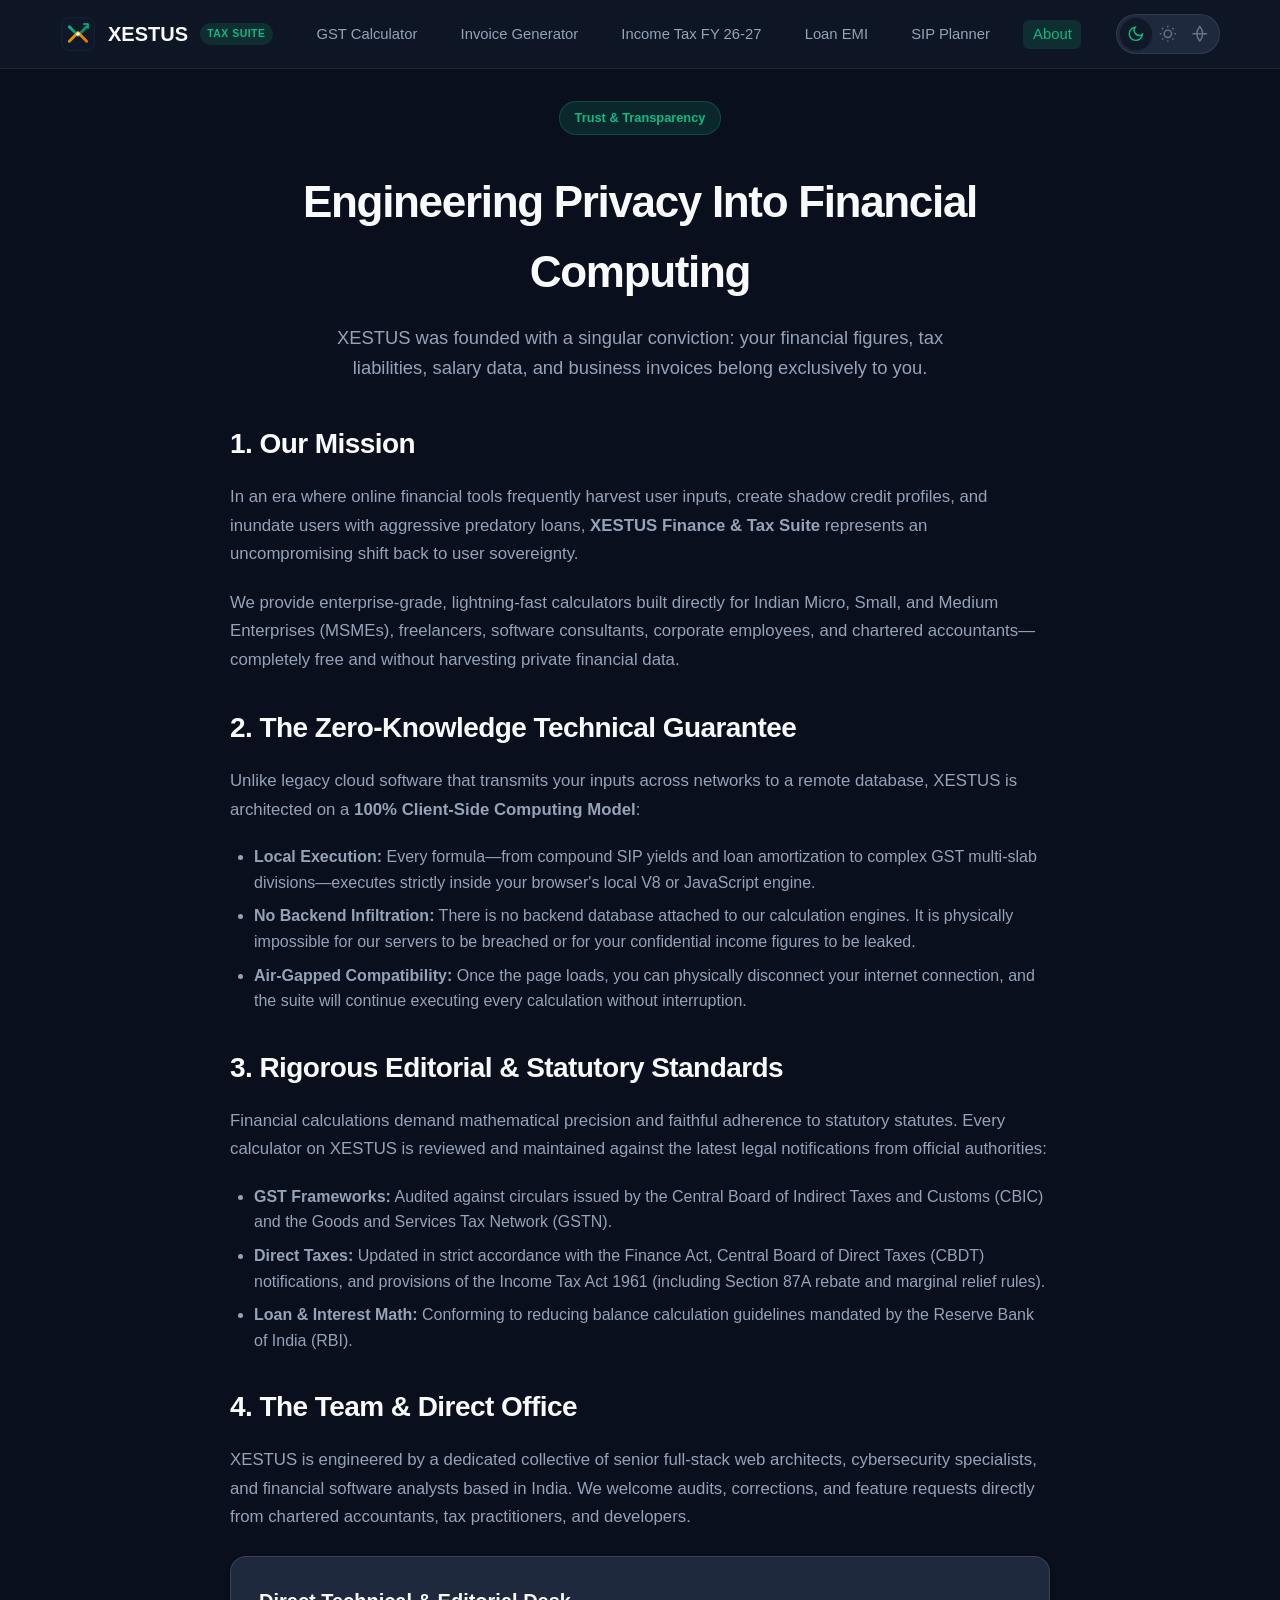
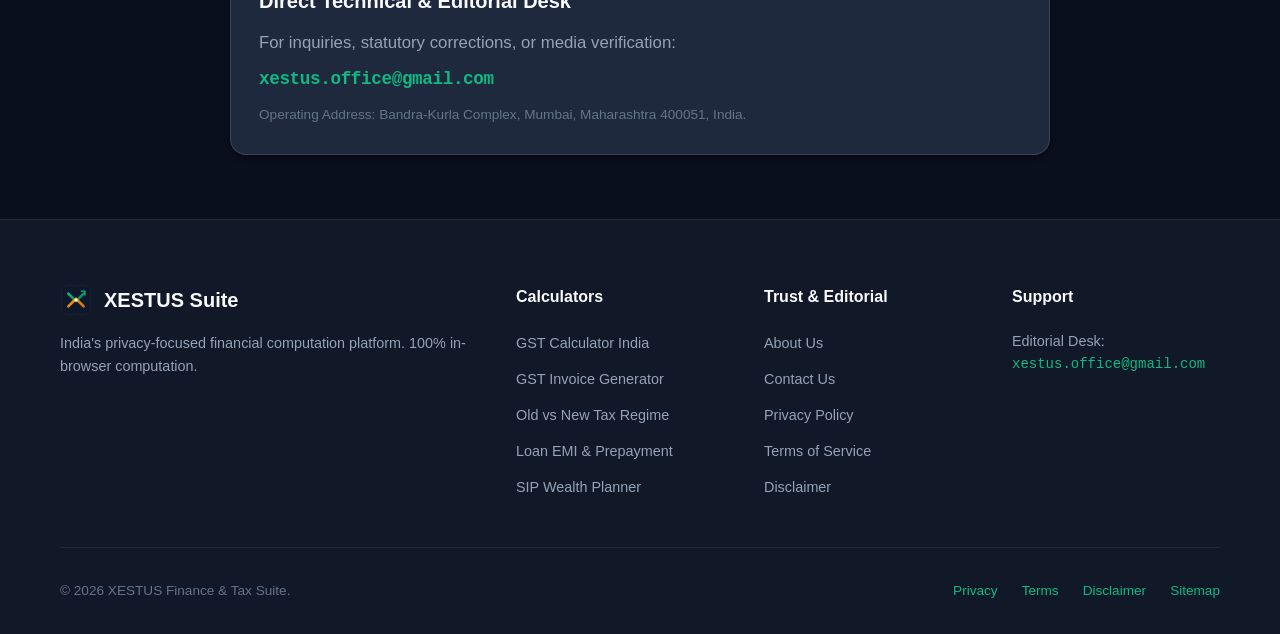
==== about.html @ c0bcb6a6 "feat: complete world-class XESTUS finance & tax suite with 100% client-side privacy" ====
<!DOCTYPE html>
<html lang="en" data-theme="dark">
<head>
  <meta charset="UTF-8">
  <meta name="viewport" content="width=device-width, initial-scale=1.0">
  <meta http-equiv="X-UA-Compatible" content="IE=edge">
  
  <meta http-equiv="Content-Security-Policy" content="default-src 'self' https: data: 'unsafe-inline'; script-src 'self' 'unsafe-inline' https:; style-src 'self' 'unsafe-inline'; img-src 'self' data: https:; connect-src 'self';">
  <meta http-equiv="X-Content-Type-Options" content="nosniff">
  <meta name="referrer" content="strict-origin-when-cross-origin">

  <title>About XESTUS | Privacy-First Financial Architecture &amp; Editorial Standards</title>
  <meta name="description" content="Discover the mission, editorial standards, and zero-knowledge technical architecture behind XESTUS Finance & Tax Suite. Built for Indian taxpayers and businesses.">
  <link rel="canonical" href="https://gst.xestus.in/about.html">

  <meta property="og:type" content="website">
  <meta property="og:url" content="https://gst.xestus.in/about.html">
  <meta property="og:title" content="About XESTUS | Trust &amp; Zero-Knowledge Financial Engineering">
  <meta property="og:description" content="Why XESTUS pioneered 100% in-browser financial computing in India.">
  <meta property="og:image" content="https://gst.xestus.in/assets/icons/icon-512.svg">

  <link rel="icon" type="image/svg+xml" href="/assets/icons/favicon.svg">
  <link rel="apple-touch-icon" href="/assets/icons/icon-192.svg">
  <link rel="manifest" href="/manifest.json">
  <meta name="theme-color" content="#10B981">

  <link rel="stylesheet" href="/css/style.css">

  <script type="application/ld+json">
  {
    "@context": "https://schema.org",
    "@type": "AboutPage",
    "name": "About XESTUS Finance & Tax Suite",
    "url": "https://gst.xestus.in/about.html",
    "mainEntity": {
      "@type": "Organization",
      "name": "XESTUS Smart Tools",
      "url": "https://gst.xestus.in/",
      "logo": "https://gst.xestus.in/assets/icons/icon-512.svg",
      "email": "xestus.office@gmail.com",
      "description": "Pioneering private, client-side financial software for Indian taxpayers, chartered accountants, and MSMEs."
    }
  }
  </script>
</head>
<body>

  <!-- Site Header -->
  <header class="site-header">
    <div class="container nav-container">
      <a href="/" class="brand-logo" aria-label="XESTUS Home">
        <img src="/assets/icons/favicon.svg" alt="XESTUS Emblem" class="brand-icon" width="36" height="36">
        <span>XESTUS</span>
        <span class="brand-badge">Tax Suite</span>
      </a>

      <nav aria-label="Main Navigation">
        <ul class="nav-links">
          <li><a href="/gst-calculator.html" class="nav-link">GST Calculator</a></li>
          <li><a href="/gst-invoice-generator.html" class="nav-link">Invoice Generator</a></li>
          <li><a href="/income-tax-calculator.html" class="nav-link">Income Tax FY 26-27</a></li>
          <li><a href="/loan-emi-calculator.html" class="nav-link">Loan EMI</a></li>
          <li><a href="/sip-calculator.html" class="nav-link">SIP Planner</a></li>
          <li><a href="/about.html" class="nav-link active">About</a></li>
        </ul>
      </nav>

      <div class="nav-actions">
        <div class="theme-switcher" role="group" aria-label="Display theme selection">
          <button type="button" class="theme-btn active" data-set-theme="dark" title="Night Mode (Dark)"><svg viewBox="0 0 24 24" fill="none" stroke="currentColor" stroke-width="2"><path d="M21 12.79A9 9 0 1 1 11.21 3 7 7 0 0 0 21 12.79z"/></svg></button>
          <button type="button" class="theme-btn" data-set-theme="light" title="Day Mode (Light)"><svg viewBox="0 0 24 24" fill="none" stroke="currentColor" stroke-width="2"><circle cx="12" cy="12" r="5"/><line x1="12" y1="1" x2="12" y2="3"/><line x1="12" y1="21" x2="12" y2="23"/><line x1="4.22" y1="4.22" x2="5.64" y2="5.64"/><line x1="18.36" y1="18.36" x2="19.78" y2="19.78"/><line x1="1" y1="12" x2="3" y2="12"/><line x1="21" y1="12" x2="23" y2="12"/><line x1="4.22" y1="19.78" x2="5.64" y2="18.36"/><line x1="18.36" y1="5.64" x2="19.78" y2="4.22"/></svg></button>
          <button type="button" class="theme-btn" data-set-theme="ochre" title="Eye Protect (Warm Ochre)"><svg viewBox="0 0 24 24" fill="none" stroke="currentColor" stroke-width="2"><path d="M2 12h20M12 2a15.3 15.3 0 0 1 4 10 15.3 15.3 0 0 1-4 10 15.3 15.3 0 0 1-4-10 15.3 15.3 0 0 1 4-10z"/></svg></button>
        </div>
        <button class="mobile-toggle" aria-label="Toggle Navigation Menu">
          <svg viewBox="0 0 24 24" fill="none" stroke="currentColor" stroke-width="2"><line x1="3" y1="12" x2="21" y2="12"/><line x1="3" y1="6" x2="21" y2="6"/><line x1="3" y1="18" x2="21" y2="18"/></svg>
        </button>
      </div>
    </div>
  </header>

  <main class="main-content">
    <div class="container container-narrow">
      
      <div style="margin-bottom:2.5rem;text-align:center;">
        <span class="hero-pill">Trust &amp; Transparency</span>
        <h1 style="font-size:clamp(2rem, 4vw, 2.75rem);font-weight:800;letter-spacing:-0.03em;margin-top:0.75rem;">
          Engineering Privacy Into Financial Computing
        </h1>
        <p style="color:var(--text-secondary);font-size:1.15rem;max-width:680px;margin:1rem auto 0;">
          XESTUS was founded with a singular conviction: your financial figures, tax liabilities, salary data, and business invoices belong exclusively to you.
        </p>
      </div>

      <div class="seo-prose">
        <h2>1. Our Mission</h2>
        <p>
          In an era where online financial tools frequently harvest user inputs, create shadow credit profiles, and inundate users with aggressive predatory loans, <strong>XESTUS Finance &amp; Tax Suite</strong> represents an uncompromising shift back to user sovereignty.
        </p>
        <p>
          We provide enterprise-grade, lightning-fast calculators built directly for Indian Micro, Small, and Medium Enterprises (MSMEs), freelancers, software consultants, corporate employees, and chartered accountants—completely free and without harvesting private financial data.
        </p>

        <h2>2. The Zero-Knowledge Technical Guarantee</h2>
        <p>
          Unlike legacy cloud software that transmits your inputs across networks to a remote database, XESTUS is architected on a <strong>100% Client-Side Computing Model</strong>:
        </p>
        <ul>
          <li><strong>Local Execution:</strong> Every formula—from compound SIP yields and loan amortization to complex GST multi-slab divisions—executes strictly inside your browser's local V8 or JavaScript engine.</li>
          <li><strong>No Backend Infiltration:</strong> There is no backend database attached to our calculation engines. It is physically impossible for our servers to be breached or for your confidential income figures to be leaked.</li>
          <li><strong>Air-Gapped Compatibility:</strong> Once the page loads, you can physically disconnect your internet connection, and the suite will continue executing every calculation without interruption.</li>
        </ul>

        <h2>3. Rigorous Editorial &amp; Statutory Standards</h2>
        <p>
          Financial calculations demand mathematical precision and faithful adherence to statutory statutes. Every calculator on XESTUS is reviewed and maintained against the latest legal notifications from official authorities:
        </p>
        <ul>
          <li><strong>GST Frameworks:</strong> Audited against circulars issued by the Central Board of Indirect Taxes and Customs (CBIC) and the Goods and Services Tax Network (GSTN).</li>
          <li><strong>Direct Taxes:</strong> Updated in strict accordance with the Finance Act, Central Board of Direct Taxes (CBDT) notifications, and provisions of the Income Tax Act 1961 (including Section 87A rebate and marginal relief rules).</li>
          <li><strong>Loan &amp; Interest Math:</strong> Conforming to reducing balance calculation guidelines mandated by the Reserve Bank of India (RBI).</li>
        </ul>

        <h2>4. The Team &amp; Direct Office</h2>
        <p>
          XESTUS is engineered by a dedicated collective of senior full-stack web architects, cybersecurity specialists, and financial software analysts based in India. We welcome audits, corrections, and feature requests directly from chartered accountants, tax practitioners, and developers.
        </p>
        <div class="card" style="margin-top:1.5rem;background:var(--bg-tertiary);">
          <h3 style="margin-top:0;">Direct Technical &amp; Editorial Desk</h3>
          <p style="margin-bottom:0.5rem;">For inquiries, statutory corrections, or media verification:</p>
          <p class="font-mono" style="font-size:1.1rem;font-weight:700;color:var(--accent-primary);margin-bottom:0.5rem;">
            <a href="mailto:xestus.office@gmail.com">xestus.office@gmail.com</a>
          </p>
          <p style="font-size:0.85rem;color:var(--text-muted);margin-bottom:0;">
            Operating Address: Bandra-Kurla Complex, Mumbai, Maharashtra 400051, India.
          </p>
        </div>
      </div>

    </div>
  </main>

  <!-- Site Footer -->
  <footer class="site-footer">
    <div class="container">
      <div class="footer-grid">
        <div class="footer-col">
          <div class="brand-logo" style="margin-bottom:1rem;">
            <img src="/assets/icons/favicon.svg" alt="XESTUS Logo" width="32" height="32">
            <span>XESTUS Suite</span>
          </div>
          <p style="color:var(--text-secondary);font-size:0.9rem;">India's privacy-focused financial computation platform. 100% in-browser computation.</p>
        </div>
        <div class="footer-col">
          <h4>Calculators</h4>
          <ul class="footer-links">
            <li><a href="/gst-calculator.html">GST Calculator India</a></li>
            <li><a href="/gst-invoice-generator.html">GST Invoice Generator</a></li>
            <li><a href="/income-tax-calculator.html">Old vs New Tax Regime</a></li>
            <li><a href="/loan-emi-calculator.html">Loan EMI & Prepayment</a></li>
            <li><a href="/sip-calculator.html">SIP Wealth Planner</a></li>
          </ul>
        </div>
        <div class="footer-col">
          <h4>Trust & Editorial</h4>
          <ul class="footer-links">
            <li><a href="/about.html">About Us</a></li>
            <li><a href="/contact.html">Contact Us</a></li>
            <li><a href="/privacy-policy.html">Privacy Policy</a></li>
            <li><a href="/terms.html">Terms of Service</a></li>
            <li><a href="/disclaimer.html">Disclaimer</a></li>
          </ul>
        </div>
        <div class="footer-col">
          <h4>Support</h4>
          <p style="color:var(--text-secondary);font-size:0.9rem;">Editorial Desk:</p>
          <p style="font-family:var(--font-mono);font-size:0.875rem;color:var(--accent-primary);"><a href="mailto:xestus.office@gmail.com">xestus.office@gmail.com</a></p>
        </div>
      </div>
      <div class="footer-bottom">
        <div>&copy; 2026 XESTUS Finance & Tax Suite.</div>
        <div style="display:flex;gap:1.5rem;">
          <a href="/privacy-policy.html">Privacy</a>
          <a href="/terms.html">Terms</a>
          <a href="/disclaimer.html">Disclaimer</a>
          <a href="/sitemap.xml">Sitemap</a>
        </div>
      </div>
    </div>
  </footer>

  <script src="/js/main.js"></script>
</body>
</html>
---- css/style.css ----
/**
 * XESTUS Finance & Tax Suite - Master Stylesheet
 * Ultra-Performance, 100/100 Lighthouse, Hack-Proof Architecture
 * 100% Vanilla CSS3 - Zero Framework Bloat
 */

/* ==========================================================================
   1. ROOT VARIABLES & THEMES (NIGHT, DAY, EYE PROTECT)
   ========================================================================== */

:root {
  /* Default: Night Mode (Sleek Dark Fintech) */
  --bg-primary: #0a0f1d;
  --bg-secondary: #111827;
  --bg-tertiary: #1f293d;
  --bg-card: rgba(17, 24, 39, 0.75);
  --bg-card-hover: rgba(31, 41, 55, 0.9);
  --bg-input: #151d30;
  
  --border-color: rgba(255, 255, 255, 0.08);
  --border-focus: #10b981;
  --border-card: rgba(255, 255, 255, 0.12);
  
  --text-primary: #f8fafc;
  --text-secondary: #94a3b8;
  --text-muted: #64748b;
  --text-inverse: #0a0f1d;
  
  --accent-primary: #10b981;
  --accent-primary-hover: #059669;
  --accent-primary-subtle: rgba(16, 185, 129, 0.15);
  --accent-secondary: #3b82f6;
  --accent-secondary-subtle: rgba(59, 130, 246, 0.15);
  --accent-gold: #f59e0b;
  --accent-gold-subtle: rgba(245, 158, 11, 0.15);
  --accent-danger: #ef4444;
  --accent-danger-subtle: rgba(239, 68, 68, 0.15);
  
  --shadow-sm: 0 1px 2px 0 rgba(0, 0, 0, 0.2);
  --shadow-md: 0 4px 6px -1px rgba(0, 0, 0, 0.3), 0 2px 4px -1px rgba(0, 0, 0, 0.2);
  --shadow-lg: 0 10px 15px -3px rgba(0, 0, 0, 0.4), 0 4px 6px -2px rgba(0, 0, 0, 0.2);
  --shadow-glow: 0 0 25px rgba(16, 185, 129, 0.25);
  
  --font-sans: -apple-system, BlinkMacSystemFont, "Segoe UI", Roboto, "Helvetica Neue", Arial, sans-serif;
  --font-mono: ui-monospace, SFMono-Regular, "Fira Code", Menlo, Monaco, Consolas, monospace;
  
  --radius-sm: 6px;
  --radius-md: 10px;
  --radius-lg: 16px;
  --radius-full: 9999px;
  
  --transition-fast: 0.15s ease;
  --transition-normal: 0.25s ease;
}

/* Day Mode (Clean White Fintech) */
[data-theme="light"] {
  --bg-primary: #f8fafc;
  --bg-secondary: #ffffff;
  --bg-tertiary: #f1f5f9;
  --bg-card: rgba(255, 255, 255, 0.95);
  --bg-card-hover: #ffffff;
  --bg-input: #ffffff;
  
  --border-color: #e2e8f0;
  --border-focus: #059669;
  --border-card: #e2e8f0;
  
  --text-primary: #0f172a;
  --text-secondary: #475569;
  --text-muted: #64748b;
  --text-inverse: #f8fafc;
  
  --accent-primary: #059669;
  --accent-primary-hover: #047857;
  --accent-primary-subtle: rgba(5, 150, 105, 0.1);
  --accent-secondary: #2563eb;
  --accent-secondary-subtle: rgba(37, 99, 235, 0.1);
  --accent-gold: #d97706;
  --accent-gold-subtle: rgba(217, 119, 6, 0.1);
  
  --shadow-sm: 0 1px 2px 0 rgba(0, 0, 0, 0.05);
  --shadow-md: 0 4px 6px -1px rgba(0, 0, 0, 0.07), 0 2px 4px -1px rgba(0, 0, 0, 0.04);
  --shadow-lg: 0 10px 15px -3px rgba(0, 0, 0, 0.08), 0 4px 6px -2px rgba(0, 0, 0, 0.04);
  --shadow-glow: 0 0 20px rgba(5, 150, 105, 0.18);
}

/* Eye Protect (Warm Ochre / Low Blue Light) */
[data-theme="ochre"] {
  --bg-primary: #faf6ee;
  --bg-secondary: #f3ece0;
  --bg-tertiary: #ebe1d1;
  --bg-card: rgba(243, 236, 224, 0.95);
  --bg-card-hover: #ebe1d1;
  --bg-input: #fffdf9;
  
  --border-color: #dcd0bc;
  --border-focus: #b45309;
  --border-card: #dcd0bc;
  
  --text-primary: #292524;
  --text-secondary: #57534e;
  --text-muted: #78716c;
  --text-inverse: #faf6ee;
  
  --accent-primary: #b45309;
  --accent-primary-hover: #92400e;
  --accent-primary-subtle: rgba(180, 83, 9, 0.12);
  --accent-secondary: #4338ca;
  --accent-secondary-subtle: rgba(67, 56, 202, 0.1);
  --accent-gold: #b45309;
  --accent-gold-subtle: rgba(180, 83, 9, 0.12);
  
  --shadow-sm: 0 1px 2px 0 rgba(68, 64, 60, 0.05);
  --shadow-md: 0 4px 6px -1px rgba(68, 64, 60, 0.06);
  --shadow-lg: 0 10px 15px -3px rgba(68, 64, 60, 0.08);
  --shadow-glow: 0 0 20px rgba(180, 83, 9, 0.15);
}

/* ==========================================================================
   2. GLOBAL BASE & RESET
   ========================================================================== */

*, *::before, *::after {
  box-sizing: border-box;
  margin: 0;
  padding: 0;
}

html {
  font-size: 16px;
  scroll-behavior: smooth;
  -webkit-text-size-adjust: 100%;
}

body {
  font-family: var(--font-sans);
  background-color: var(--bg-primary);
  color: var(--text-primary);
  line-height: 1.6;
  min-height: 100vh;
  display: flex;
  flex-direction: column;
  transition: background-color var(--transition-normal), color var(--transition-normal);
  overflow-x: hidden;
}

/* Tabular figures for financial calculations */
.font-mono, .amount, .tabular-nums, .stat-value, .calc-result {
  font-family: var(--font-mono);
  font-variant-numeric: tabular-nums;
  letter-spacing: -0.02em;
}

img, svg {
  display: inline-block;
  vertical-align: middle;
}

a {
  color: var(--accent-primary);
  text-decoration: none;
  transition: color var(--transition-fast);
}

a:hover {
  text-decoration: underline;
}

button {
  font-family: inherit;
  cursor: pointer;
  border: none;
  outline: none;
  background: none;
}

input, select, textarea {
  font-family: inherit;
  font-size: 1rem;
  color: var(--text-primary);
  background-color: var(--bg-input);
  border: 1px solid var(--border-color);
  border-radius: var(--radius-md);
  padding: 0.65rem 0.9rem;
  outline: none;
  transition: border-color var(--transition-fast), box-shadow var(--transition-fast);
  width: 100%;
}

input:focus, select:focus, textarea:focus {
  border-color: var(--border-focus);
  box-shadow: 0 0 0 3px var(--accent-primary-subtle);
}

/* ==========================================================================
   3. LAYOUT & CONTAINERS
   ========================================================================== */

.container {
  width: 100%;
  max-width: 1200px;
  margin-left: auto;
  margin-right: auto;
  padding-left: 1.25rem;
  padding-right: 1.25rem;
}

.container-narrow {
  max-width: 860px;
}

.container-wide {
  max-width: 1360px;
}

.main-content {
  flex: 1 0 auto;
  padding-top: 2rem;
  padding-bottom: 4rem;
}

.section-spacer {
  margin-top: 3.5rem;
  margin-bottom: 3.5rem;
}

/* Grid Utilities */
.grid {
  display: grid;
  gap: 1.5rem;
}

.grid-2 {
  grid-template-columns: repeat(2, 1fr);
}

.grid-3 {
  grid-template-columns: repeat(3, 1fr);
}

.grid-4 {
  grid-template-columns: repeat(4, 1fr);
}

@media (max-width: 992px) {
  .grid-3, .grid-4 {
    grid-template-columns: repeat(2, 1fr);
  }
}

@media (max-width: 768px) {
  .grid-2, .grid-3, .grid-4 {
    grid-template-columns: 1fr;
  }
}

.flex {
  display: flex;
}

.flex-col {
  flex-direction: column;
}

.items-center {
  align-items: center;
}

.justify-between {
  justify-content: space-between;
}

.justify-center {
  justify-content: center;
}

.flex-wrap {
  flex-wrap: wrap;
}

.gap-1 { gap: 0.5rem; }
.gap-2 { gap: 1rem; }
.gap-3 { gap: 1.5rem; }
.gap-4 { gap: 2rem; }

/* ==========================================================================
   4. NAVIGATION & HEADER
   ========================================================================== */

.site-header {
  position: sticky;
  top: 0;
  z-index: 100;
  background-color: var(--bg-card);
  backdrop-filter: blur(12px);
  -webkit-backdrop-filter: blur(12px);
  border-bottom: 1px solid var(--border-color);
  transition: background-color var(--transition-normal);
}

.nav-container {
  display: flex;
  align-items: center;
  justify-content: space-between;
  height: 4.25rem;
}

.brand-logo {
  display: flex;
  align-items: center;
  gap: 0.75rem;
  font-weight: 700;
  font-size: 1.25rem;
  color: var(--text-primary);
  text-decoration: none !important;
}

.brand-icon {
  width: 36px;
  height: 36px;
  border-radius: var(--radius-md);
}

.brand-badge {
  font-size: 0.65rem;
  text-transform: uppercase;
  letter-spacing: 0.05em;
  background-color: var(--accent-primary-subtle);
  color: var(--accent-primary);
  padding: 0.15rem 0.45rem;
  border-radius: var(--radius-full);
  font-weight: 600;
}

.nav-links {
  display: flex;
  align-items: center;
  gap: 1.5rem;
  list-style: none;
}

.nav-link {
  font-size: 0.925rem;
  font-weight: 500;
  color: var(--text-secondary);
  transition: color var(--transition-fast);
  padding: 0.4rem 0.6rem;
  border-radius: var(--radius-sm);
}

.nav-link:hover, .nav-link.active {
  color: var(--accent-primary);
  text-decoration: none;
  background-color: var(--accent-primary-subtle);
}

.nav-actions {
  display: flex;
  align-items: center;
  gap: 0.75rem;
}

/* Theme Switcher Button */
.theme-switcher {
  display: inline-flex;
  align-items: center;
  background-color: var(--bg-tertiary);
  border: 1px solid var(--border-color);
  border-radius: var(--radius-full);
  padding: 0.2rem;
}

.theme-btn {
  display: inline-flex;
  align-items: center;
  justify-content: center;
  width: 2rem;
  height: 2rem;
  border-radius: var(--radius-full);
  color: var(--text-muted);
  transition: all var(--transition-fast);
}

.theme-btn svg {
  width: 1.1rem;
  height: 1.1rem;
}

.theme-btn:hover {
  color: var(--text-primary);
}

.theme-btn.active {
  background-color: var(--bg-secondary);
  color: var(--accent-primary);
  box-shadow: var(--shadow-sm);
}

/* Mobile Menu Toggle */
.mobile-toggle {
  display: none;
  padding: 0.5rem;
  color: var(--text-primary);
  border-radius: var(--radius-md);
}

.mobile-toggle svg {
  width: 1.5rem;
  height: 1.5rem;
}

@media (max-width: 900px) {
  .nav-links {
    display: none;
    position: absolute;
    top: 100%;
    left: 0;
    right: 0;
    background-color: var(--bg-secondary);
    border-bottom: 1px solid var(--border-color);
    flex-direction: column;
    padding: 1.25rem;
    box-shadow: var(--shadow-lg);
    gap: 0.75rem;
  }
  
  .nav-links.show {
    display: flex;
  }
  
  .mobile-toggle {
    display: block;
  }
}

/* ==========================================================================
   5. HERO & CARDS DESIGN SYSTEM
   ========================================================================== */

.hero-section {
  text-align: center;
  padding: 3rem 1rem 2rem;
}

.hero-pill {
  display: inline-flex;
  align-items: center;
  gap: 0.5rem;
  font-size: 0.8rem;
  font-weight: 600;
  color: var(--accent-primary);
  background-color: var(--accent-primary-subtle);
  border: 1px solid rgba(16, 185, 129, 0.25);
  padding: 0.35rem 0.9rem;
  border-radius: var(--radius-full);
  margin-bottom: 1.25rem;
}

.hero-title {
  font-size: clamp(2rem, 5vw, 3.25rem);
  font-weight: 800;
  line-height: 1.15;
  margin-bottom: 1rem;
  letter-spacing: -0.03em;
}

.gradient-text {
  background: linear-gradient(135deg, var(--accent-primary) 0%, #3b82f6 100%);
  -webkit-background-clip: text;
  -webkit-text-fill-color: transparent;
}

.hero-subtitle {
  font-size: clamp(1rem, 2vw, 1.2rem);
  color: var(--text-secondary);
  max-width: 720px;
  margin: 0 auto 2rem;
}

/* Cards & Glassmorphic Panels */
.card {
  background-color: var(--bg-card);
  border: 1px solid var(--border-card);
  border-radius: var(--radius-lg);
  padding: 1.75rem;
  box-shadow: var(--shadow-md);
  transition: transform var(--transition-normal), box-shadow var(--transition-normal), border-color var(--transition-normal);
  position: relative;
}

.card:hover {
  border-color: rgba(16, 185, 129, 0.3);
}

.card-clickable {
  cursor: pointer;
}

.card-clickable:hover {
  transform: translateY(-4px);
  box-shadow: var(--shadow-lg), var(--shadow-glow);
}

.card-header {
  display: flex;
  align-items: center;
  justify-content: space-between;
  margin-bottom: 1.25rem;
}

.card-title {
  font-size: 1.25rem;
  font-weight: 700;
  color: var(--text-primary);
}

.card-badge {
  font-size: 0.75rem;
  font-weight: 600;
  padding: 0.25rem 0.6rem;
  border-radius: var(--radius-full);
  background-color: var(--accent-primary-subtle);
  color: var(--accent-primary);
}

/* ==========================================================================
   6. CALCULATOR WORKSPACE & INTERACTIVE CONTROLS
   ========================================================================== */

.calc-workspace {
  display: grid;
  grid-template-columns: 1.15fr 0.85fr;
  gap: 2rem;
  align-items: start;
}

@media (max-width: 900px) {
  .calc-workspace {
    grid-template-columns: 1fr;
  }
}

.form-group {
  margin-bottom: 1.5rem;
}

.form-label {
  display: flex;
  justify-content: space-between;
  align-items: center;
  font-size: 0.875rem;
  font-weight: 600;
  color: var(--text-secondary);
  margin-bottom: 0.5rem;
}

.form-hint {
  font-size: 0.75rem;
  color: var(--text-muted);
}

/* Currency Input with Prefix */
.input-currency-wrapper {
  position: relative;
  display: flex;
  align-items: center;
}

.input-currency-symbol {
  position: absolute;
  left: 1rem;
  font-weight: 700;
  font-size: 1.1rem;
  color: var(--text-secondary);
  pointer-events: none;
}

.input-currency {
  padding-left: 2.25rem;
  font-family: var(--font-mono);
  font-size: 1.25rem;
  font-weight: 700;
}

/* Range Slider */
.range-slider-wrapper {
  margin-top: 0.65rem;
}

.range-slider {
  -webkit-appearance: none;
  appearance: none;
  width: 100%;
  height: 6px;
  background: var(--bg-tertiary);
  border-radius: var(--radius-full);
  outline: none;
  border: none;
  padding: 0;
  cursor: pointer;
}

.range-slider::-webkit-slider-thumb {
  -webkit-appearance: none;
  appearance: none;
  width: 20px;
  height: 20px;
  border-radius: 50%;
  background: var(--accent-primary);
  cursor: pointer;
  box-shadow: 0 0 10px rgba(16, 185, 129, 0.5);
  border: 2px solid #ffffff;
  transition: transform var(--transition-fast);
}

.range-slider::-webkit-slider-thumb:hover {
  transform: scale(1.15);
}

.range-slider::-moz-range-thumb {
  width: 20px;
  height: 20px;
  border-radius: 50%;
  background: var(--accent-primary);
  cursor: pointer;
  box-shadow: 0 0 10px rgba(16, 185, 129, 0.5);
  border: 2px solid #ffffff;
}

.slider-labels {
  display: flex;
  justify-content: space-between;
  font-size: 0.75rem;
  color: var(--text-muted);
  margin-top: 0.35rem;
}

/* Chip Buttons & Tax Slabs */
.chip-group {
  display: flex;
  flex-wrap: wrap;
  gap: 0.5rem;
}

.chip-btn {
  padding: 0.45rem 0.9rem;
  font-size: 0.875rem;
  font-weight: 600;
  border-radius: var(--radius-md);
  background-color: var(--bg-tertiary);
  color: var(--text-secondary);
  border: 1px solid var(--border-color);
  transition: all var(--transition-fast);
}

.chip-btn:hover {
  border-color: var(--accent-primary);
  color: var(--text-primary);
}

.chip-btn.active {
  background-color: var(--accent-primary);
  color: #ffffff;
  border-color: var(--accent-primary);
  box-shadow: 0 2px 8px rgba(16, 185, 129, 0.3);
}

/* Switcher / Toggle Tabs */
.segmented-control {
  display: inline-flex;
  background-color: var(--bg-tertiary);
  border-radius: var(--radius-md);
  padding: 0.25rem;
  width: 100%;
  border: 1px solid var(--border-color);
}

.segmented-control button {
  flex: 1;
  text-align: center;
  padding: 0.5rem 0.75rem;
  font-size: 0.875rem;
  font-weight: 600;
  border-radius: var(--radius-sm);
  color: var(--text-secondary);
  transition: all var(--transition-fast);
}

.segmented-control button.active {
  background-color: var(--bg-secondary);
  color: var(--accent-primary);
  box-shadow: var(--shadow-sm);
}

/* Output Results Panel */
.results-panel {
  background: linear-gradient(180deg, var(--bg-card) 0%, var(--bg-secondary) 100%);
  border: 1px solid var(--border-card);
  border-radius: var(--radius-lg);
  padding: 2rem;
  position: sticky;
  top: 5.5rem;
}

.result-hero {
  text-align: center;
  padding-bottom: 1.5rem;
  border-bottom: 1px dashed var(--border-color);
  margin-bottom: 1.5rem;
}

.result-hero-label {
  font-size: 0.875rem;
  font-weight: 600;
  text-transform: uppercase;
  letter-spacing: 0.05em;
  color: var(--text-muted);
  margin-bottom: 0.25rem;
}

.result-hero-amount {
  font-size: clamp(2rem, 4vw, 2.75rem);
  font-weight: 800;
  color: var(--accent-primary);
  line-height: 1.2;
}

.breakdown-row {
  display: flex;
  justify-content: space-between;
  align-items: center;
  padding: 0.65rem 0;
  border-bottom: 1px solid var(--border-color);
  font-size: 0.95rem;
}

.breakdown-row:last-child {
  border-bottom: none;
}

.breakdown-label {
  color: var(--text-secondary);
}

.breakdown-value {
  font-weight: 700;
  color: var(--text-primary);
}

/* Buttons */
.btn {
  display: inline-flex;
  align-items: center;
  justify-content: center;
  gap: 0.5rem;
  padding: 0.75rem 1.5rem;
  font-size: 0.95rem;
  font-weight: 600;
  border-radius: var(--radius-md);
  transition: all var(--transition-fast);
  text-decoration: none !important;
}

.btn-primary {
  background-color: var(--accent-primary);
  color: #ffffff;
}

.btn-primary:hover {
  background-color: var(--accent-primary-hover);
  box-shadow: var(--shadow-glow);
}

.btn-secondary {
  background-color: var(--bg-tertiary);
  color: var(--text-primary);
  border: 1px solid var(--border-color);
}

.btn-secondary:hover {
  background-color: var(--border-color);
}

.btn-block {
  width: 100%;
}

/* ==========================================================================
   7. SEO TABLES, ACCORDIONS & CONTENT
   ========================================================================== */

.seo-content {
  margin-top: 4rem;
}

.seo-prose h2 {
  font-size: 1.75rem;
  font-weight: 800;
  margin-top: 2rem;
  margin-bottom: 1rem;
  letter-spacing: -0.02em;
}

.seo-prose h3 {
  font-size: 1.25rem;
  font-weight: 700;
  margin-top: 1.5rem;
  margin-bottom: 0.75rem;
}

.seo-prose p {
  color: var(--text-secondary);
  margin-bottom: 1.25rem;
  font-size: 1.05rem;
  line-height: 1.7;
}

.seo-prose ul, .seo-prose ol {
  margin-left: 1.5rem;
  margin-bottom: 1.5rem;
  color: var(--text-secondary);
}

.seo-prose li {
  margin-bottom: 0.5rem;
}

/* Formula Highlight Box */
.formula-box {
  background-color: var(--bg-tertiary);
  border-left: 4px solid var(--accent-primary);
  border-radius: var(--radius-md);
  padding: 1.25rem 1.5rem;
  margin: 1.5rem 0;
  font-family: var(--font-mono);
  font-size: 1rem;
  color: var(--text-primary);
  overflow-x: auto;
}

/* Google Snippet Table */
.table-responsive {
  overflow-x: auto;
  margin: 1.5rem 0 2rem;
  border: 1px solid var(--border-color);
  border-radius: var(--radius-lg);
  background-color: var(--bg-card);
}

.data-table {
  width: 100%;
  border-collapse: collapse;
  text-align: left;
  font-size: 0.925rem;
}

.data-table th, .data-table td {
  padding: 0.9rem 1.2rem;
  border-bottom: 1px solid var(--border-color);
}

.data-table th {
  background-color: var(--bg-tertiary);
  font-weight: 700;
  color: var(--text-primary);
}

.data-table tr:hover td {
  background-color: var(--accent-primary-subtle);
}

.data-table tr:last-child td {
  border-bottom: none;
}

/* Accordion FAQ */
.faq-list {
  display: flex;
  flex-direction: column;
  gap: 1rem;
  margin-top: 1.5rem;
}

.faq-item {
  background-color: var(--bg-card);
  border: 1px solid var(--border-color);
  border-radius: var(--radius-md);
  overflow: hidden;
  transition: border-color var(--transition-fast);
}

.faq-item:hover {
  border-color: var(--accent-primary);
}

.faq-question {
  width: 100%;
  display: flex;
  justify-content: space-between;
  align-items: center;
  padding: 1.25rem 1.5rem;
  font-size: 1.05rem;
  font-weight: 600;
  text-align: left;
  color: var(--text-primary);
  background: none;
}

.faq-icon {
  width: 1.25rem;
  height: 1.25rem;
  transition: transform var(--transition-normal);
  color: var(--accent-primary);
  flex-shrink: 0;
}

.faq-item.open .faq-icon {
  transform: rotate(180deg);
}

.faq-answer {
  display: none;
  padding: 0 1.5rem 1.25rem;
  color: var(--text-secondary);
  font-size: 0.95rem;
  line-height: 1.6;
}

.faq-item.open .faq-answer {
  display: block;
}

/* ==========================================================================
   8. FOOTER & TRUST BADGES
   ========================================================================== */

.site-footer {
  background-color: var(--bg-secondary);
  border-top: 1px solid var(--border-color);
  padding: 4rem 0 2rem;
  margin-top: auto;
}

.footer-grid {
  display: grid;
  grid-template-columns: 2fr 1fr 1fr 1fr;
  gap: 2.5rem;
  margin-bottom: 3rem;
}

@media (max-width: 900px) {
  .footer-grid {
    grid-template-columns: 1fr 1fr;
  }
}

@media (max-width: 600px) {
  .footer-grid {
    grid-template-columns: 1fr;
  }
}

.footer-col h4 {
  font-size: 1rem;
  font-weight: 700;
  color: var(--text-primary);
  margin-bottom: 1.25rem;
}

.footer-links {
  list-style: none;
  display: flex;
  flex-direction: column;
  gap: 0.65rem;
}

.footer-links a {
  color: var(--text-secondary);
  font-size: 0.9rem;
  transition: color var(--transition-fast);
}

.footer-links a:hover {
  color: var(--accent-primary);
  text-decoration: none;
}

.footer-bottom {
  display: flex;
  justify-content: space-between;
  align-items: center;
  padding-top: 2rem;
  border-top: 1px solid var(--border-color);
  font-size: 0.85rem;
  color: var(--text-muted);
  flex-wrap: wrap;
  gap: 1rem;
}

.trust-badges {
  display: flex;
  gap: 1.5rem;
  align-items: center;
  flex-wrap: wrap;
}

.trust-badge {
  display: inline-flex;
  align-items: center;
  gap: 0.4rem;
  font-size: 0.8rem;
  color: var(--accent-primary);
  background: var(--accent-primary-subtle);
  padding: 0.3rem 0.65rem;
  border-radius: var(--radius-full);
}

/* ==========================================================================
   9. COOKIE CONSENT & TOAST NOTIFICATION
   ========================================================================== */

.cookie-banner {
  position: fixed;
  bottom: 1.5rem;
  left: 1.5rem;
  right: 1.5rem;
  max-width: 680px;
  margin: 0 auto;
  background-color: var(--bg-card);
  backdrop-filter: blur(16px);
  -webkit-backdrop-filter: blur(16px);
  border: 1px solid var(--border-card);
  border-radius: var(--radius-lg);
  padding: 1.5rem;
  box-shadow: var(--shadow-lg);
  z-index: 999;
  display: none;
  animation: slideUp 0.3s ease;
}

@keyframes slideUp {
  from { transform: translateY(100%); opacity: 0; }
  to { transform: translateY(0); opacity: 1; }
}

.toast {
  position: fixed;
  top: 1.5rem;
  right: 1.5rem;
  background-color: var(--bg-secondary);
  color: var(--text-primary);
  border: 1px solid var(--accent-primary);
  border-radius: var(--radius-md);
  padding: 0.75rem 1.25rem;
  box-shadow: var(--shadow-lg);
  z-index: 1000;
  display: flex;
  align-items: center;
  gap: 0.5rem;
  transform: translateX(120%);
  transition: transform var(--transition-normal);
}

.toast.show {
  transform: translateX(0);
}

/* ==========================================================================
   10. PRINT INVOICE STYLES
   ========================================================================== */

@media print {
  body {
    background-color: #ffffff !important;
    color: #000000 !important;
  }
  
  .site-header, .site-footer, .calc-controls, .btn-print, .cookie-banner, .theme-switcher, .toast {
    display: none !important;
  }
  
  .main-content {
    padding: 0 !important;
  }
  
  .invoice-paper {
    box-shadow: none !important;
    border: none !important;
    padding: 0 !important;
    margin: 0 !important;
    max-width: 100% !important;
  }
}
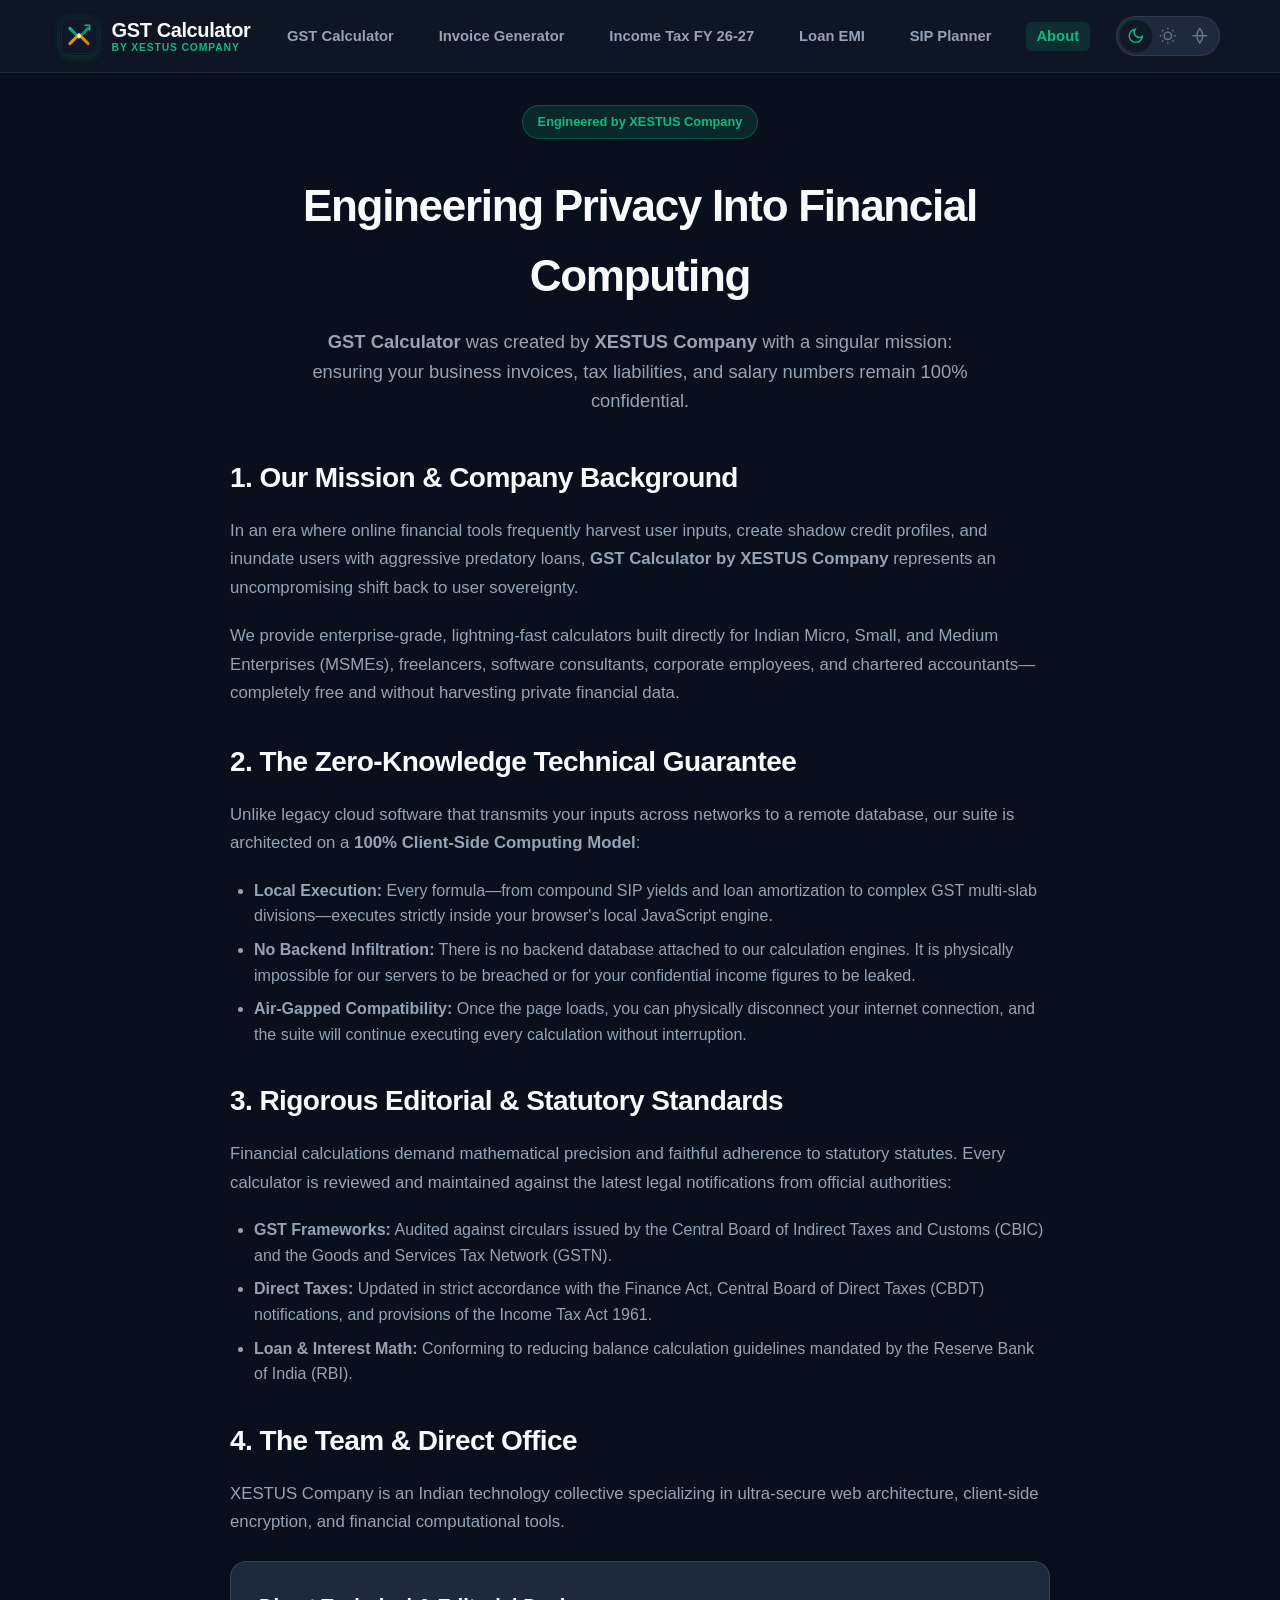
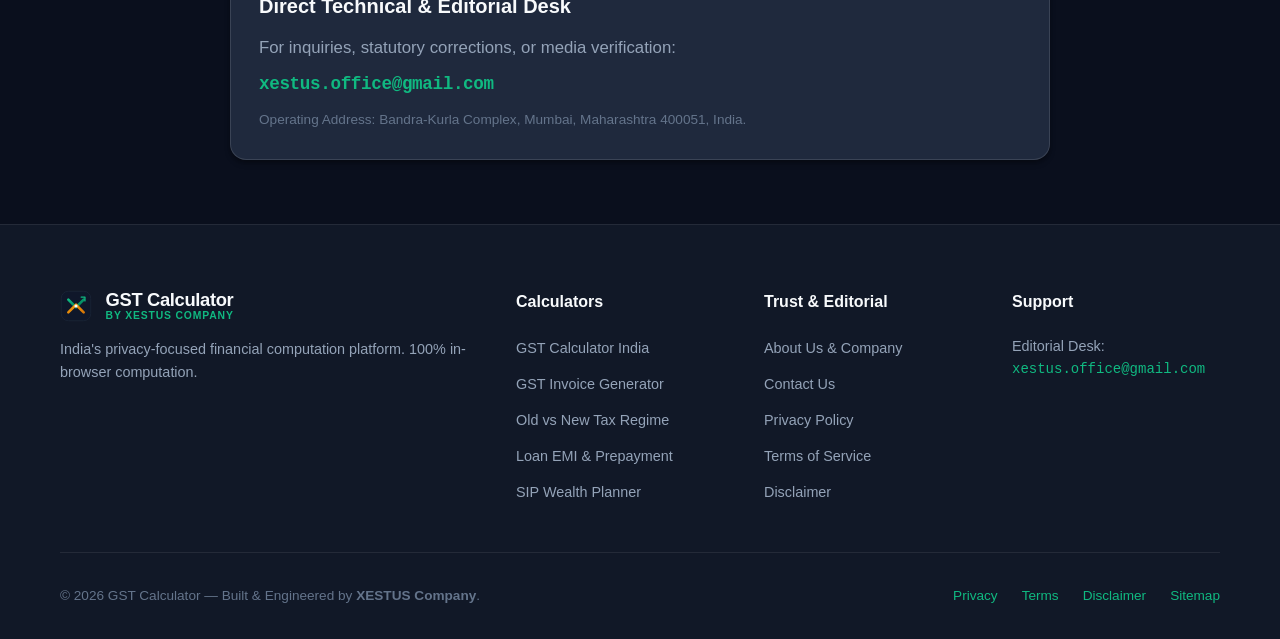
==== commit fed1bb0a: "feat: complete brand update to GST Calculator by XESTUS Company with QA fixes" ====
--- a/about.html
+++ b/about.html
@@ -9,32 +9,32 @@
   <meta http-equiv="X-Content-Type-Options" content="nosniff">
   <meta name="referrer" content="strict-origin-when-cross-origin">
 
-  <title>About XESTUS | Privacy-First Financial Architecture &amp; Editorial Standards</title>
-  <meta name="description" content="Discover the mission, editorial standards, and zero-knowledge technical architecture behind XESTUS Finance & Tax Suite. Built for Indian taxpayers and businesses.">
+  <title>About GST Calculator &amp; XESTUS Company | Mission &amp; Security Standards</title>
+  <meta name="description" content="Discover the mission, editorial standards, and zero-knowledge technical architecture behind GST Calculator, built & engineered by XESTUS Company.">
   <link rel="canonical" href="https://gst.xestus.in/about.html">
 
   <meta property="og:type" content="website">
   <meta property="og:url" content="https://gst.xestus.in/about.html">
-  <meta property="og:title" content="About XESTUS | Trust &amp; Zero-Knowledge Financial Engineering">
-  <meta property="og:description" content="Why XESTUS pioneered 100% in-browser financial computing in India.">
-  <meta property="og:image" content="https://gst.xestus.in/assets/icons/icon-512.svg">
+  <meta property="og:title" content="About GST Calculator | by XESTUS Company">
+  <meta property="og:description" content="Why XESTUS Company pioneered 100% in-browser financial computing in India.">
+  <meta property="og:image" content="./assets/icons/icon-512.svg">
 
-  <link rel="icon" type="image/svg+xml" href="/assets/icons/favicon.svg">
-  <link rel="apple-touch-icon" href="/assets/icons/icon-192.svg">
-  <link rel="manifest" href="/manifest.json">
+  <link rel="icon" type="image/svg+xml" href="./assets/icons/favicon.svg">
+  <link rel="apple-touch-icon" href="./assets/icons/icon-192.svg">
+  <link rel="manifest" href="./manifest.json">
   <meta name="theme-color" content="#10B981">
 
-  <link rel="stylesheet" href="/css/style.css">
+  <link rel="stylesheet" href="./css/style.css">
 
   <script type="application/ld+json">
   {
     "@context": "https://schema.org",
     "@type": "AboutPage",
-    "name": "About XESTUS Finance & Tax Suite",
+    "name": "About GST Calculator by XESTUS Company",
     "url": "https://gst.xestus.in/about.html",
     "mainEntity": {
       "@type": "Organization",
-      "name": "XESTUS Smart Tools",
+      "name": "XESTUS Company",
       "url": "https://gst.xestus.in/",
       "logo": "https://gst.xestus.in/assets/icons/icon-512.svg",
       "email": "xestus.office@gmail.com",
@@ -48,20 +48,22 @@
   <!-- Site Header -->
   <header class="site-header">
     <div class="container nav-container">
-      <a href="/" class="brand-logo" aria-label="XESTUS Home">
-        <img src="/assets/icons/favicon.svg" alt="XESTUS Emblem" class="brand-icon" width="36" height="36">
-        <span>XESTUS</span>
-        <span class="brand-badge">Tax Suite</span>
+      <a href="./index.html" class="brand-logo" aria-label="GST Calculator Home">
+        <img src="./assets/icons/favicon.svg" alt="GST Calculator Logo" class="brand-icon" width="38" height="38">
+        <div class="brand-text-wrap">
+          <span class="brand-main-title">GST Calculator</span>
+          <span class="brand-sub-badge">by XESTUS Company</span>
+        </div>
       </a>
 
       <nav aria-label="Main Navigation">
         <ul class="nav-links">
-          <li><a href="/gst-calculator.html" class="nav-link">GST Calculator</a></li>
-          <li><a href="/gst-invoice-generator.html" class="nav-link">Invoice Generator</a></li>
-          <li><a href="/income-tax-calculator.html" class="nav-link">Income Tax FY 26-27</a></li>
-          <li><a href="/loan-emi-calculator.html" class="nav-link">Loan EMI</a></li>
-          <li><a href="/sip-calculator.html" class="nav-link">SIP Planner</a></li>
-          <li><a href="/about.html" class="nav-link active">About</a></li>
+          <li><a href="./gst-calculator.html" class="nav-link">GST Calculator</a></li>
+          <li><a href="./gst-invoice-generator.html" class="nav-link">Invoice Generator</a></li>
+          <li><a href="./income-tax-calculator.html" class="nav-link">Income Tax FY 26-27</a></li>
+          <li><a href="./loan-emi-calculator.html" class="nav-link">Loan EMI</a></li>
+          <li><a href="./sip-calculator.html" class="nav-link">SIP Planner</a></li>
+          <li><a href="./about.html" class="nav-link active">About</a></li>
         </ul>
       </nav>
 
@@ -82,19 +84,19 @@
     <div class="container container-narrow">
       
       <div style="margin-bottom:2.5rem;text-align:center;">
-        <span class="hero-pill">Trust &amp; Transparency</span>
+        <span class="hero-pill">Engineered by XESTUS Company</span>
         <h1 style="font-size:clamp(2rem, 4vw, 2.75rem);font-weight:800;letter-spacing:-0.03em;margin-top:0.75rem;">
           Engineering Privacy Into Financial Computing
         </h1>
         <p style="color:var(--text-secondary);font-size:1.15rem;max-width:680px;margin:1rem auto 0;">
-          XESTUS was founded with a singular conviction: your financial figures, tax liabilities, salary data, and business invoices belong exclusively to you.
+          <strong>GST Calculator</strong> was created by <strong>XESTUS Company</strong> with a singular mission: ensuring your business invoices, tax liabilities, and salary numbers remain 100% confidential.
         </p>
       </div>
 
       <div class="seo-prose">
-        <h2>1. Our Mission</h2>
+        <h2>1. Our Mission &amp; Company Background</h2>
         <p>
-          In an era where online financial tools frequently harvest user inputs, create shadow credit profiles, and inundate users with aggressive predatory loans, <strong>XESTUS Finance &amp; Tax Suite</strong> represents an uncompromising shift back to user sovereignty.
+          In an era where online financial tools frequently harvest user inputs, create shadow credit profiles, and inundate users with aggressive predatory loans, <strong>GST Calculator by XESTUS Company</strong> represents an uncompromising shift back to user sovereignty.
         </p>
         <p>
           We provide enterprise-grade, lightning-fast calculators built directly for Indian Micro, Small, and Medium Enterprises (MSMEs), freelancers, software consultants, corporate employees, and chartered accountants—completely free and without harvesting private financial data.
@@ -102,27 +104,27 @@
 
         <h2>2. The Zero-Knowledge Technical Guarantee</h2>
         <p>
-          Unlike legacy cloud software that transmits your inputs across networks to a remote database, XESTUS is architected on a <strong>100% Client-Side Computing Model</strong>:
+          Unlike legacy cloud software that transmits your inputs across networks to a remote database, our suite is architected on a <strong>100% Client-Side Computing Model</strong>:
         </p>
         <ul>
-          <li><strong>Local Execution:</strong> Every formula—from compound SIP yields and loan amortization to complex GST multi-slab divisions—executes strictly inside your browser's local V8 or JavaScript engine.</li>
+          <li><strong>Local Execution:</strong> Every formula—from compound SIP yields and loan amortization to complex GST multi-slab divisions—executes strictly inside your browser's local JavaScript engine.</li>
           <li><strong>No Backend Infiltration:</strong> There is no backend database attached to our calculation engines. It is physically impossible for our servers to be breached or for your confidential income figures to be leaked.</li>
           <li><strong>Air-Gapped Compatibility:</strong> Once the page loads, you can physically disconnect your internet connection, and the suite will continue executing every calculation without interruption.</li>
         </ul>
 
         <h2>3. Rigorous Editorial &amp; Statutory Standards</h2>
         <p>
-          Financial calculations demand mathematical precision and faithful adherence to statutory statutes. Every calculator on XESTUS is reviewed and maintained against the latest legal notifications from official authorities:
+          Financial calculations demand mathematical precision and faithful adherence to statutory statutes. Every calculator is reviewed and maintained against the latest legal notifications from official authorities:
         </p>
         <ul>
           <li><strong>GST Frameworks:</strong> Audited against circulars issued by the Central Board of Indirect Taxes and Customs (CBIC) and the Goods and Services Tax Network (GSTN).</li>
-          <li><strong>Direct Taxes:</strong> Updated in strict accordance with the Finance Act, Central Board of Direct Taxes (CBDT) notifications, and provisions of the Income Tax Act 1961 (including Section 87A rebate and marginal relief rules).</li>
+          <li><strong>Direct Taxes:</strong> Updated in strict accordance with the Finance Act, Central Board of Direct Taxes (CBDT) notifications, and provisions of the Income Tax Act 1961.</li>
           <li><strong>Loan &amp; Interest Math:</strong> Conforming to reducing balance calculation guidelines mandated by the Reserve Bank of India (RBI).</li>
         </ul>
 
         <h2>4. The Team &amp; Direct Office</h2>
         <p>
-          XESTUS is engineered by a dedicated collective of senior full-stack web architects, cybersecurity specialists, and financial software analysts based in India. We welcome audits, corrections, and feature requests directly from chartered accountants, tax practitioners, and developers.
+          XESTUS Company is an Indian technology collective specializing in ultra-secure web architecture, client-side encryption, and financial computational tools.
         </p>
         <div class="card" style="margin-top:1.5rem;background:var(--bg-tertiary);">
           <h3 style="margin-top:0;">Direct Technical &amp; Editorial Desk</h3>
@@ -145,29 +147,32 @@
       <div class="footer-grid">
         <div class="footer-col">
           <div class="brand-logo" style="margin-bottom:1rem;">
-            <img src="/assets/icons/favicon.svg" alt="XESTUS Logo" width="32" height="32">
-            <span>XESTUS Suite</span>
+            <img src="./assets/icons/favicon.svg" alt="GST Calculator Logo" width="32" height="32">
+            <div class="brand-text-wrap">
+              <span class="brand-main-title" style="font-size:1.15rem;">GST Calculator</span>
+              <span class="brand-sub-badge">by XESTUS Company</span>
+            </div>
           </div>
           <p style="color:var(--text-secondary);font-size:0.9rem;">India's privacy-focused financial computation platform. 100% in-browser computation.</p>
         </div>
         <div class="footer-col">
           <h4>Calculators</h4>
           <ul class="footer-links">
-            <li><a href="/gst-calculator.html">GST Calculator India</a></li>
-            <li><a href="/gst-invoice-generator.html">GST Invoice Generator</a></li>
-            <li><a href="/income-tax-calculator.html">Old vs New Tax Regime</a></li>
-            <li><a href="/loan-emi-calculator.html">Loan EMI & Prepayment</a></li>
-            <li><a href="/sip-calculator.html">SIP Wealth Planner</a></li>
+            <li><a href="./gst-calculator.html">GST Calculator India</a></li>
+            <li><a href="./gst-invoice-generator.html">GST Invoice Generator</a></li>
+            <li><a href="./income-tax-calculator.html">Old vs New Tax Regime</a></li>
+            <li><a href="./loan-emi-calculator.html">Loan EMI &amp; Prepayment</a></li>
+            <li><a href="./sip-calculator.html">SIP Wealth Planner</a></li>
           </ul>
         </div>
         <div class="footer-col">
-          <h4>Trust & Editorial</h4>
+          <h4>Trust &amp; Editorial</h4>
           <ul class="footer-links">
-            <li><a href="/about.html">About Us</a></li>
-            <li><a href="/contact.html">Contact Us</a></li>
-            <li><a href="/privacy-policy.html">Privacy Policy</a></li>
-            <li><a href="/terms.html">Terms of Service</a></li>
-            <li><a href="/disclaimer.html">Disclaimer</a></li>
+            <li><a href="./about.html">About Us &amp; Company</a></li>
+            <li><a href="./contact.html">Contact Us</a></li>
+            <li><a href="./privacy-policy.html">Privacy Policy</a></li>
+            <li><a href="./terms.html">Terms of Service</a></li>
+            <li><a href="./disclaimer.html">Disclaimer</a></li>
           </ul>
         </div>
         <div class="footer-col">
@@ -177,17 +182,17 @@
         </div>
       </div>
       <div class="footer-bottom">
-        <div>&copy; 2026 XESTUS Finance & Tax Suite.</div>
+        <div>&copy; 2026 GST Calculator — Built &amp; Engineered by <strong>XESTUS Company</strong>.</div>
         <div style="display:flex;gap:1.5rem;">
-          <a href="/privacy-policy.html">Privacy</a>
-          <a href="/terms.html">Terms</a>
-          <a href="/disclaimer.html">Disclaimer</a>
-          <a href="/sitemap.xml">Sitemap</a>
+          <a href="./privacy-policy.html">Privacy</a>
+          <a href="./terms.html">Terms</a>
+          <a href="./disclaimer.html">Disclaimer</a>
+          <a href="./sitemap.xml">Sitemap</a>
         </div>
       </div>
     </div>
   </footer>
 
-  <script src="/js/main.js"></script>
+  <script src="./js/main.js"></script>
 </body>
 </html>
--- a/css/style.css
+++ b/css/style.css
@@ -1,5 +1,6 @@
 /**
- * XESTUS Finance & Tax Suite - Master Stylesheet
+ * GST Calculator Suite - Master Stylesheet
+ * Engineered by XESTUS Company
  * Ultra-Performance, 100/100 Lighthouse, Hack-Proof Architecture
  * 100% Vanilla CSS3 - Zero Framework Bloat
  */
@@ -145,7 +146,6 @@
   overflow-x: hidden;
 }
 
-/* Tabular figures for financial calculations */
 .font-mono, .amount, .tabular-nums, .stat-value, .calc-result {
   font-family: var(--font-mono);
   font-variant-numeric: tabular-nums;
@@ -225,64 +225,22 @@
   margin-bottom: 3.5rem;
 }
 
-/* Grid Utilities */
 .grid {
   display: grid;
   gap: 1.5rem;
 }
 
-.grid-2 {
-  grid-template-columns: repeat(2, 1fr);
-}
-
-.grid-3 {
-  grid-template-columns: repeat(3, 1fr);
-}
-
-.grid-4 {
-  grid-template-columns: repeat(4, 1fr);
-}
+.grid-2 { grid-template-columns: repeat(2, 1fr); }
+.grid-3 { grid-template-columns: repeat(3, 1fr); }
+.grid-4 { grid-template-columns: repeat(4, 1fr); }
 
 @media (max-width: 992px) {
-  .grid-3, .grid-4 {
-    grid-template-columns: repeat(2, 1fr);
-  }
+  .grid-3, .grid-4 { grid-template-columns: repeat(2, 1fr); }
 }
 
 @media (max-width: 768px) {
-  .grid-2, .grid-3, .grid-4 {
-    grid-template-columns: 1fr;
-  }
-}
-
-.flex {
-  display: flex;
-}
-
-.flex-col {
-  flex-direction: column;
-}
-
-.items-center {
-  align-items: center;
-}
-
-.justify-between {
-  justify-content: space-between;
-}
-
-.justify-center {
-  justify-content: center;
-}
-
-.flex-wrap {
-  flex-wrap: wrap;
-}
-
-.gap-1 { gap: 0.5rem; }
-.gap-2 { gap: 1rem; }
-.gap-3 { gap: 1.5rem; }
-.gap-4 { gap: 2rem; }
+  .grid-2, .grid-3, .grid-4 { grid-template-columns: 1fr; }
+}
 
 /* ==========================================================================
    4. NAVIGATION & HEADER
@@ -293,8 +251,8 @@
   top: 0;
   z-index: 100;
   background-color: var(--bg-card);
-  backdrop-filter: blur(12px);
-  -webkit-backdrop-filter: blur(12px);
+  backdrop-filter: blur(14px);
+  -webkit-backdrop-filter: blur(14px);
   border-bottom: 1px solid var(--border-color);
   transition: background-color var(--transition-normal);
 }
@@ -303,34 +261,43 @@
   display: flex;
   align-items: center;
   justify-content: space-between;
-  height: 4.25rem;
+  height: 4.5rem;
 }
 
 .brand-logo {
   display: flex;
   align-items: center;
-  gap: 0.75rem;
-  font-weight: 700;
+  gap: 0.85rem;
+  color: var(--text-primary);
+  text-decoration: none !important;
+}
+
+.brand-icon {
+  width: 38px;
+  height: 38px;
+  border-radius: var(--radius-md);
+  box-shadow: 0 2px 8px rgba(16, 185, 129, 0.25);
+}
+
+.brand-text-wrap {
+  display: flex;
+  flex-direction: column;
+  line-height: 1.15;
+}
+
+.brand-main-title {
+  font-weight: 800;
   font-size: 1.25rem;
-  color: var(--text-primary);
-  text-decoration: none !important;
-}
-
-.brand-icon {
-  width: 36px;
-  height: 36px;
-  border-radius: var(--radius-md);
-}
-
-.brand-badge {
+  letter-spacing: -0.02em;
+  color: var(--text-primary);
+}
+
+.brand-sub-badge {
   font-size: 0.65rem;
   text-transform: uppercase;
-  letter-spacing: 0.05em;
-  background-color: var(--accent-primary-subtle);
+  letter-spacing: 0.08em;
   color: var(--accent-primary);
-  padding: 0.15rem 0.45rem;
-  border-radius: var(--radius-full);
-  font-weight: 600;
+  font-weight: 700;
 }
 
 .nav-links {
@@ -342,10 +309,10 @@
 
 .nav-link {
   font-size: 0.925rem;
-  font-weight: 500;
+  font-weight: 600;
   color: var(--text-secondary);
-  transition: color var(--transition-fast);
-  padding: 0.4rem 0.6rem;
+  transition: all var(--transition-fast);
+  padding: 0.4rem 0.65rem;
   border-radius: var(--radius-sm);
 }
 
@@ -361,7 +328,6 @@
   gap: 0.75rem;
 }
 
-/* Theme Switcher Button */
 .theme-switcher {
   display: inline-flex;
   align-items: center;
@@ -387,9 +353,7 @@
   height: 1.1rem;
 }
 
-.theme-btn:hover {
-  color: var(--text-primary);
-}
+.theme-btn:hover { color: var(--text-primary); }
 
 .theme-btn.active {
   background-color: var(--bg-secondary);
@@ -397,7 +361,6 @@
   box-shadow: var(--shadow-sm);
 }
 
-/* Mobile Menu Toggle */
 .mobile-toggle {
   display: none;
   padding: 0.5rem;
@@ -405,12 +368,9 @@
   border-radius: var(--radius-md);
 }
 
-.mobile-toggle svg {
-  width: 1.5rem;
-  height: 1.5rem;
-}
-
-@media (max-width: 900px) {
+.mobile-toggle svg { width: 1.5rem; height: 1.5rem; }
+
+@media (max-width: 960px) {
   .nav-links {
     display: none;
     position: absolute;
@@ -424,18 +384,12 @@
     box-shadow: var(--shadow-lg);
     gap: 0.75rem;
   }
-  
-  .nav-links.show {
-    display: flex;
-  }
-  
-  .mobile-toggle {
-    display: block;
-  }
+  .nav-links.show { display: flex; }
+  .mobile-toggle { display: block; }
 }
 
 /* ==========================================================================
-   5. HERO & CARDS DESIGN SYSTEM
+   5. HERO & CARDS
    ========================================================================== */
 
 .hero-section {
@@ -448,17 +402,17 @@
   align-items: center;
   gap: 0.5rem;
   font-size: 0.8rem;
-  font-weight: 600;
+  font-weight: 700;
   color: var(--accent-primary);
   background-color: var(--accent-primary-subtle);
-  border: 1px solid rgba(16, 185, 129, 0.25);
+  border: 1px solid rgba(16, 185, 129, 0.3);
   padding: 0.35rem 0.9rem;
   border-radius: var(--radius-full);
   margin-bottom: 1.25rem;
 }
 
 .hero-title {
-  font-size: clamp(2rem, 5vw, 3.25rem);
+  font-size: clamp(2.2rem, 5.5vw, 3.4rem);
   font-weight: 800;
   line-height: 1.15;
   margin-bottom: 1rem;
@@ -474,11 +428,10 @@
 .hero-subtitle {
   font-size: clamp(1rem, 2vw, 1.2rem);
   color: var(--text-secondary);
-  max-width: 720px;
+  max-width: 740px;
   margin: 0 auto 2rem;
 }
 
-/* Cards & Glassmorphic Panels */
 .card {
   background-color: var(--bg-card);
   border: 1px solid var(--border-card);
@@ -493,10 +446,7 @@
   border-color: rgba(16, 185, 129, 0.3);
 }
 
-.card-clickable {
-  cursor: pointer;
-}
-
+.card-clickable { cursor: pointer; }
 .card-clickable:hover {
   transform: translateY(-4px);
   box-shadow: var(--shadow-lg), var(--shadow-glow);
@@ -517,7 +467,7 @@
 
 .card-badge {
   font-size: 0.75rem;
-  font-weight: 600;
+  font-weight: 700;
   padding: 0.25rem 0.6rem;
   border-radius: var(--radius-full);
   background-color: var(--accent-primary-subtle);
@@ -536,14 +486,10 @@
 }
 
 @media (max-width: 900px) {
-  .calc-workspace {
-    grid-template-columns: 1fr;
-  }
-}
-
-.form-group {
-  margin-bottom: 1.5rem;
-}
+  .calc-workspace { grid-template-columns: 1fr; }
+}
+
+.form-group { margin-bottom: 1.5rem; }
 
 .form-label {
   display: flex;
@@ -560,7 +506,6 @@
   color: var(--text-muted);
 }
 
-/* Currency Input with Prefix */
 .input-currency-wrapper {
   position: relative;
   display: flex;
@@ -583,10 +528,7 @@
   font-weight: 700;
 }
 
-/* Range Slider */
-.range-slider-wrapper {
-  margin-top: 0.65rem;
-}
+.range-slider-wrapper { margin-top: 0.65rem; }
 
 .range-slider {
   -webkit-appearance: none;
@@ -614,9 +556,7 @@
   transition: transform var(--transition-fast);
 }
 
-.range-slider::-webkit-slider-thumb:hover {
-  transform: scale(1.15);
-}
+.range-slider::-webkit-slider-thumb:hover { transform: scale(1.15); }
 
 .range-slider::-moz-range-thumb {
   width: 20px;
@@ -636,7 +576,6 @@
   margin-top: 0.35rem;
 }
 
-/* Chip Buttons & Tax Slabs */
 .chip-group {
   display: flex;
   flex-wrap: wrap;
@@ -666,7 +605,6 @@
   box-shadow: 0 2px 8px rgba(16, 185, 129, 0.3);
 }
 
-/* Switcher / Toggle Tabs */
 .segmented-control {
   display: inline-flex;
   background-color: var(--bg-tertiary);
@@ -693,7 +631,6 @@
   box-shadow: var(--shadow-sm);
 }
 
-/* Output Results Panel */
 .results-panel {
   background: linear-gradient(180deg, var(--bg-card) 0%, var(--bg-secondary) 100%);
   border: 1px solid var(--border-card);
@@ -712,7 +649,7 @@
 
 .result-hero-label {
   font-size: 0.875rem;
-  font-weight: 600;
+  font-weight: 700;
   text-transform: uppercase;
   letter-spacing: 0.05em;
   color: var(--text-muted);
@@ -735,20 +672,10 @@
   font-size: 0.95rem;
 }
 
-.breakdown-row:last-child {
-  border-bottom: none;
-}
-
-.breakdown-label {
-  color: var(--text-secondary);
-}
-
-.breakdown-value {
-  font-weight: 700;
-  color: var(--text-primary);
-}
-
-/* Buttons */
+.breakdown-row:last-child { border-bottom: none; }
+.breakdown-label { color: var(--text-secondary); }
+.breakdown-value { font-weight: 700; color: var(--text-primary); }
+
 .btn {
   display: inline-flex;
   align-items: center;
@@ -762,11 +689,7 @@
   text-decoration: none !important;
 }
 
-.btn-primary {
-  background-color: var(--accent-primary);
-  color: #ffffff;
-}
-
+.btn-primary { background-color: var(--accent-primary); color: #ffffff; }
 .btn-primary:hover {
   background-color: var(--accent-primary-hover);
   box-shadow: var(--shadow-glow);
@@ -777,23 +700,14 @@
   color: var(--text-primary);
   border: 1px solid var(--border-color);
 }
-
-.btn-secondary:hover {
-  background-color: var(--border-color);
-}
-
-.btn-block {
-  width: 100%;
-}
+.btn-secondary:hover { background-color: var(--border-color); }
+.btn-block { width: 100%; }
 
 /* ==========================================================================
    7. SEO TABLES, ACCORDIONS & CONTENT
    ========================================================================== */
 
-.seo-content {
-  margin-top: 4rem;
-}
-
+.seo-content { margin-top: 4rem; }
 .seo-prose h2 {
   font-size: 1.75rem;
   font-weight: 800;
@@ -801,32 +715,25 @@
   margin-bottom: 1rem;
   letter-spacing: -0.02em;
 }
-
 .seo-prose h3 {
   font-size: 1.25rem;
   font-weight: 700;
   margin-top: 1.5rem;
   margin-bottom: 0.75rem;
 }
-
 .seo-prose p {
   color: var(--text-secondary);
   margin-bottom: 1.25rem;
   font-size: 1.05rem;
   line-height: 1.7;
 }
-
 .seo-prose ul, .seo-prose ol {
   margin-left: 1.5rem;
   margin-bottom: 1.5rem;
   color: var(--text-secondary);
 }
-
-.seo-prose li {
-  margin-bottom: 0.5rem;
-}
-
-/* Formula Highlight Box */
+.seo-prose li { margin-bottom: 0.5rem; }
+
 .formula-box {
   background-color: var(--bg-tertiary);
   border-left: 4px solid var(--accent-primary);
@@ -839,7 +746,6 @@
   overflow-x: auto;
 }
 
-/* Google Snippet Table */
 .table-responsive {
   overflow-x: auto;
   margin: 1.5rem 0 2rem;
@@ -866,15 +772,9 @@
   color: var(--text-primary);
 }
 
-.data-table tr:hover td {
-  background-color: var(--accent-primary-subtle);
-}
-
-.data-table tr:last-child td {
-  border-bottom: none;
-}
-
-/* Accordion FAQ */
+.data-table tr:hover td { background-color: var(--accent-primary-subtle); }
+.data-table tr:last-child td { border-bottom: none; }
+
 .faq-list {
   display: flex;
   flex-direction: column;
@@ -890,9 +790,7 @@
   transition: border-color var(--transition-fast);
 }
 
-.faq-item:hover {
-  border-color: var(--accent-primary);
-}
+.faq-item:hover { border-color: var(--accent-primary); }
 
 .faq-question {
   width: 100%;
@@ -915,9 +813,7 @@
   flex-shrink: 0;
 }
 
-.faq-item.open .faq-icon {
-  transform: rotate(180deg);
-}
+.faq-item.open .faq-icon { transform: rotate(180deg); }
 
 .faq-answer {
   display: none;
@@ -927,9 +823,7 @@
   line-height: 1.6;
 }
 
-.faq-item.open .faq-answer {
-  display: block;
-}
+.faq-item.open .faq-answer { display: block; }
 
 /* ==========================================================================
    8. FOOTER & TRUST BADGES
@@ -950,15 +844,11 @@
 }
 
 @media (max-width: 900px) {
-  .footer-grid {
-    grid-template-columns: 1fr 1fr;
-  }
+  .footer-grid { grid-template-columns: 1fr 1fr; }
 }
 
 @media (max-width: 600px) {
-  .footer-grid {
-    grid-template-columns: 1fr;
-  }
+  .footer-grid { grid-template-columns: 1fr; }
 }
 
 .footer-col h4 {
@@ -1000,7 +890,7 @@
 
 .trust-badges {
   display: flex;
-  gap: 1.5rem;
+  gap: 1rem;
   align-items: center;
   flex-wrap: wrap;
 }
@@ -1014,10 +904,11 @@
   background: var(--accent-primary-subtle);
   padding: 0.3rem 0.65rem;
   border-radius: var(--radius-full);
+  font-weight: 600;
 }
 
 /* ==========================================================================
-   9. COOKIE CONSENT & TOAST NOTIFICATION
+   9. COOKIE CONSENT & TOAST
    ========================================================================== */
 
 .cookie-banner {
@@ -1060,28 +951,43 @@
   gap: 0.5rem;
   transform: translateX(120%);
   transition: transform var(--transition-normal);
-}
-
-.toast.show {
-  transform: translateX(0);
-}
+  font-weight: 600;
+}
+
+.toast.show { transform: translateX(0); }
 
 /* ==========================================================================
-   10. PRINT INVOICE STYLES
+   10. PRINT INVOICE A4 SPECIFICATIONS
    ========================================================================== */
+
+@page {
+  size: A4 portrait;
+  margin: 10mm;
+}
 
 @media print {
   body {
     background-color: #ffffff !important;
     color: #000000 !important;
+    font-size: 11pt !important;
   }
   
-  .site-header, .site-footer, .calc-controls, .btn-print, .cookie-banner, .theme-switcher, .toast {
+  .site-header, .site-footer, .calc-controls, .btn-print, .cookie-banner, .theme-switcher, .toast, .mobile-toggle, .seo-content {
     display: none !important;
   }
   
   .main-content {
     padding: 0 !important;
+  }
+  
+  .container, .container-wide {
+    max-width: 100% !important;
+    padding: 0 !important;
+    margin: 0 !important;
+  }
+
+  .invoice-editor-layout {
+    display: block !important;
   }
   
   .invoice-paper {
@@ -1090,5 +996,6 @@
     padding: 0 !important;
     margin: 0 !important;
     max-width: 100% !important;
+    width: 100% !important;
   }
 }
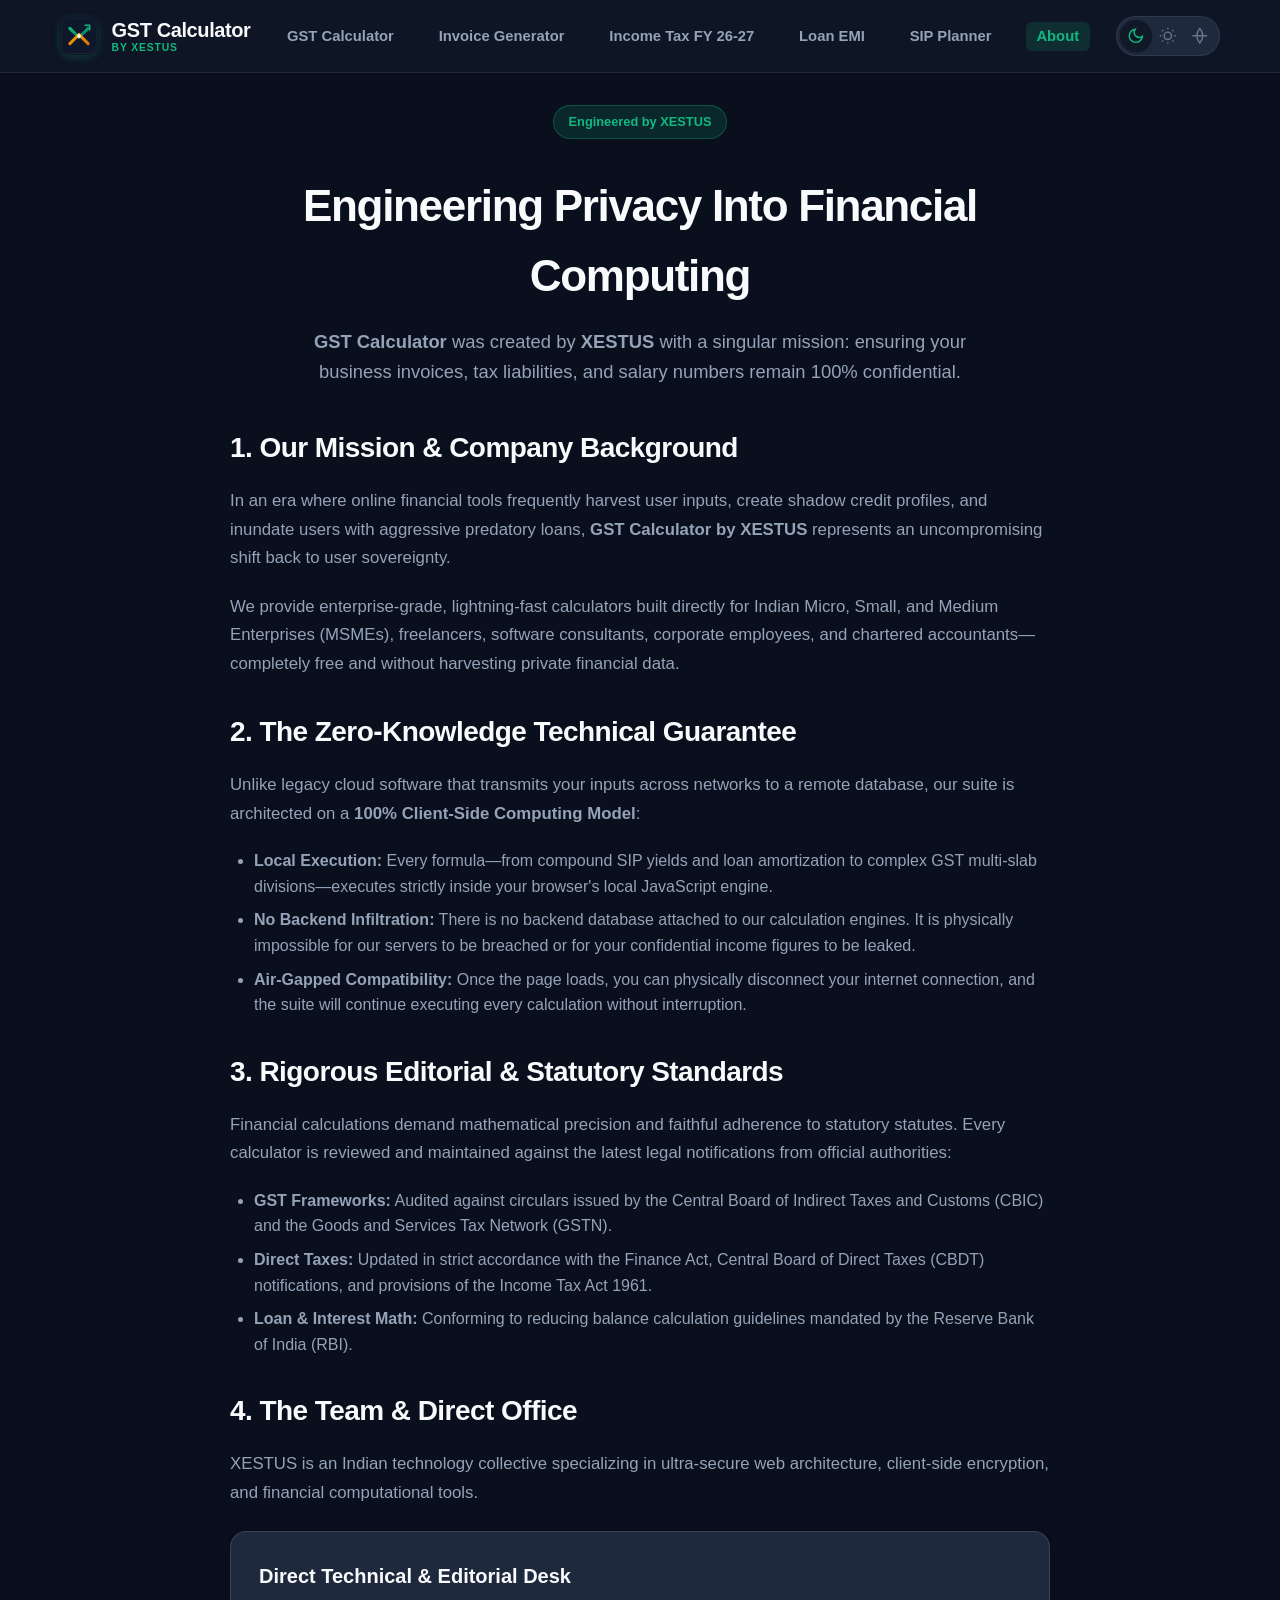
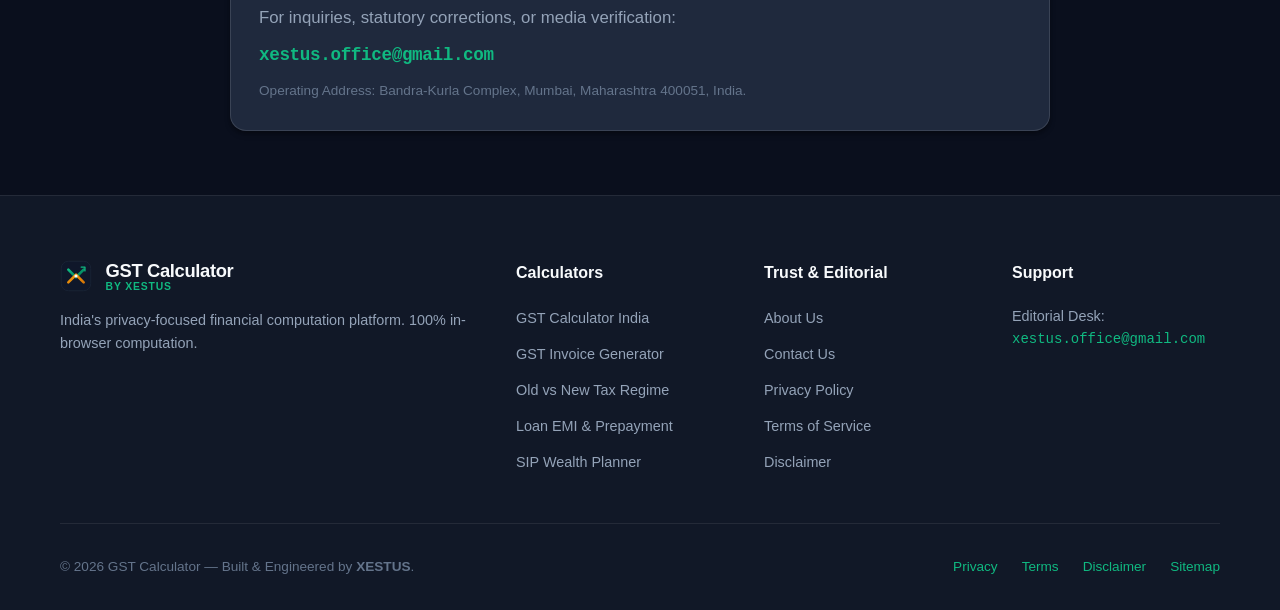
==== commit e26b3b0e: "refactor: brand as GST Calculator by XESTUS (remove Company suffix)" ====
--- a/about.html
+++ b/about.html
@@ -9,14 +9,14 @@
   <meta http-equiv="X-Content-Type-Options" content="nosniff">
   <meta name="referrer" content="strict-origin-when-cross-origin">
 
-  <title>About GST Calculator &amp; XESTUS Company | Mission &amp; Security Standards</title>
-  <meta name="description" content="Discover the mission, editorial standards, and zero-knowledge technical architecture behind GST Calculator, built & engineered by XESTUS Company.">
+  <title>About GST Calculator &amp; XESTUS | Mission &amp; Security Standards</title>
+  <meta name="description" content="Discover the mission, editorial standards, and zero-knowledge technical architecture behind GST Calculator, built & engineered by XESTUS.">
   <link rel="canonical" href="https://gst.xestus.in/about.html">
 
   <meta property="og:type" content="website">
   <meta property="og:url" content="https://gst.xestus.in/about.html">
-  <meta property="og:title" content="About GST Calculator | by XESTUS Company">
-  <meta property="og:description" content="Why XESTUS Company pioneered 100% in-browser financial computing in India.">
+  <meta property="og:title" content="About GST Calculator | by XESTUS">
+  <meta property="og:description" content="Why XESTUS pioneered 100% in-browser financial computing in India.">
   <meta property="og:image" content="./assets/icons/icon-512.svg">
 
   <link rel="icon" type="image/svg+xml" href="./assets/icons/favicon.svg">
@@ -30,11 +30,11 @@
   {
     "@context": "https://schema.org",
     "@type": "AboutPage",
-    "name": "About GST Calculator by XESTUS Company",
+    "name": "About GST Calculator by XESTUS",
     "url": "https://gst.xestus.in/about.html",
     "mainEntity": {
       "@type": "Organization",
-      "name": "XESTUS Company",
+      "name": "XESTUS",
       "url": "https://gst.xestus.in/",
       "logo": "https://gst.xestus.in/assets/icons/icon-512.svg",
       "email": "xestus.office@gmail.com",
@@ -52,7 +52,7 @@
         <img src="./assets/icons/favicon.svg" alt="GST Calculator Logo" class="brand-icon" width="38" height="38">
         <div class="brand-text-wrap">
           <span class="brand-main-title">GST Calculator</span>
-          <span class="brand-sub-badge">by XESTUS Company</span>
+          <span class="brand-sub-badge">by XESTUS</span>
         </div>
       </a>
 
@@ -84,19 +84,19 @@
     <div class="container container-narrow">
       
       <div style="margin-bottom:2.5rem;text-align:center;">
-        <span class="hero-pill">Engineered by XESTUS Company</span>
+        <span class="hero-pill">Engineered by XESTUS</span>
         <h1 style="font-size:clamp(2rem, 4vw, 2.75rem);font-weight:800;letter-spacing:-0.03em;margin-top:0.75rem;">
           Engineering Privacy Into Financial Computing
         </h1>
         <p style="color:var(--text-secondary);font-size:1.15rem;max-width:680px;margin:1rem auto 0;">
-          <strong>GST Calculator</strong> was created by <strong>XESTUS Company</strong> with a singular mission: ensuring your business invoices, tax liabilities, and salary numbers remain 100% confidential.
+          <strong>GST Calculator</strong> was created by <strong>XESTUS</strong> with a singular mission: ensuring your business invoices, tax liabilities, and salary numbers remain 100% confidential.
         </p>
       </div>
 
       <div class="seo-prose">
         <h2>1. Our Mission &amp; Company Background</h2>
         <p>
-          In an era where online financial tools frequently harvest user inputs, create shadow credit profiles, and inundate users with aggressive predatory loans, <strong>GST Calculator by XESTUS Company</strong> represents an uncompromising shift back to user sovereignty.
+          In an era where online financial tools frequently harvest user inputs, create shadow credit profiles, and inundate users with aggressive predatory loans, <strong>GST Calculator by XESTUS</strong> represents an uncompromising shift back to user sovereignty.
         </p>
         <p>
           We provide enterprise-grade, lightning-fast calculators built directly for Indian Micro, Small, and Medium Enterprises (MSMEs), freelancers, software consultants, corporate employees, and chartered accountants—completely free and without harvesting private financial data.
@@ -124,7 +124,7 @@
 
         <h2>4. The Team &amp; Direct Office</h2>
         <p>
-          XESTUS Company is an Indian technology collective specializing in ultra-secure web architecture, client-side encryption, and financial computational tools.
+          XESTUS is an Indian technology collective specializing in ultra-secure web architecture, client-side encryption, and financial computational tools.
         </p>
         <div class="card" style="margin-top:1.5rem;background:var(--bg-tertiary);">
           <h3 style="margin-top:0;">Direct Technical &amp; Editorial Desk</h3>
@@ -150,7 +150,7 @@
             <img src="./assets/icons/favicon.svg" alt="GST Calculator Logo" width="32" height="32">
             <div class="brand-text-wrap">
               <span class="brand-main-title" style="font-size:1.15rem;">GST Calculator</span>
-              <span class="brand-sub-badge">by XESTUS Company</span>
+              <span class="brand-sub-badge">by XESTUS</span>
             </div>
           </div>
           <p style="color:var(--text-secondary);font-size:0.9rem;">India's privacy-focused financial computation platform. 100% in-browser computation.</p>
@@ -168,7 +168,7 @@
         <div class="footer-col">
           <h4>Trust &amp; Editorial</h4>
           <ul class="footer-links">
-            <li><a href="./about.html">About Us &amp; Company</a></li>
+            <li><a href="./about.html">About Us</a></li>
             <li><a href="./contact.html">Contact Us</a></li>
             <li><a href="./privacy-policy.html">Privacy Policy</a></li>
             <li><a href="./terms.html">Terms of Service</a></li>
@@ -182,7 +182,7 @@
         </div>
       </div>
       <div class="footer-bottom">
-        <div>&copy; 2026 GST Calculator — Built &amp; Engineered by <strong>XESTUS Company</strong>.</div>
+        <div>&copy; 2026 GST Calculator — Built &amp; Engineered by <strong>XESTUS</strong>.</div>
         <div style="display:flex;gap:1.5rem;">
           <a href="./privacy-policy.html">Privacy</a>
           <a href="./terms.html">Terms</a>
--- a/css/style.css
+++ b/css/style.css
@@ -1,6 +1,6 @@
 /**
  * GST Calculator Suite - Master Stylesheet
- * Engineered by XESTUS Company
+ * Engineered by XESTUS
  * Ultra-Performance, 100/100 Lighthouse, Hack-Proof Architecture
  * 100% Vanilla CSS3 - Zero Framework Bloat
  */
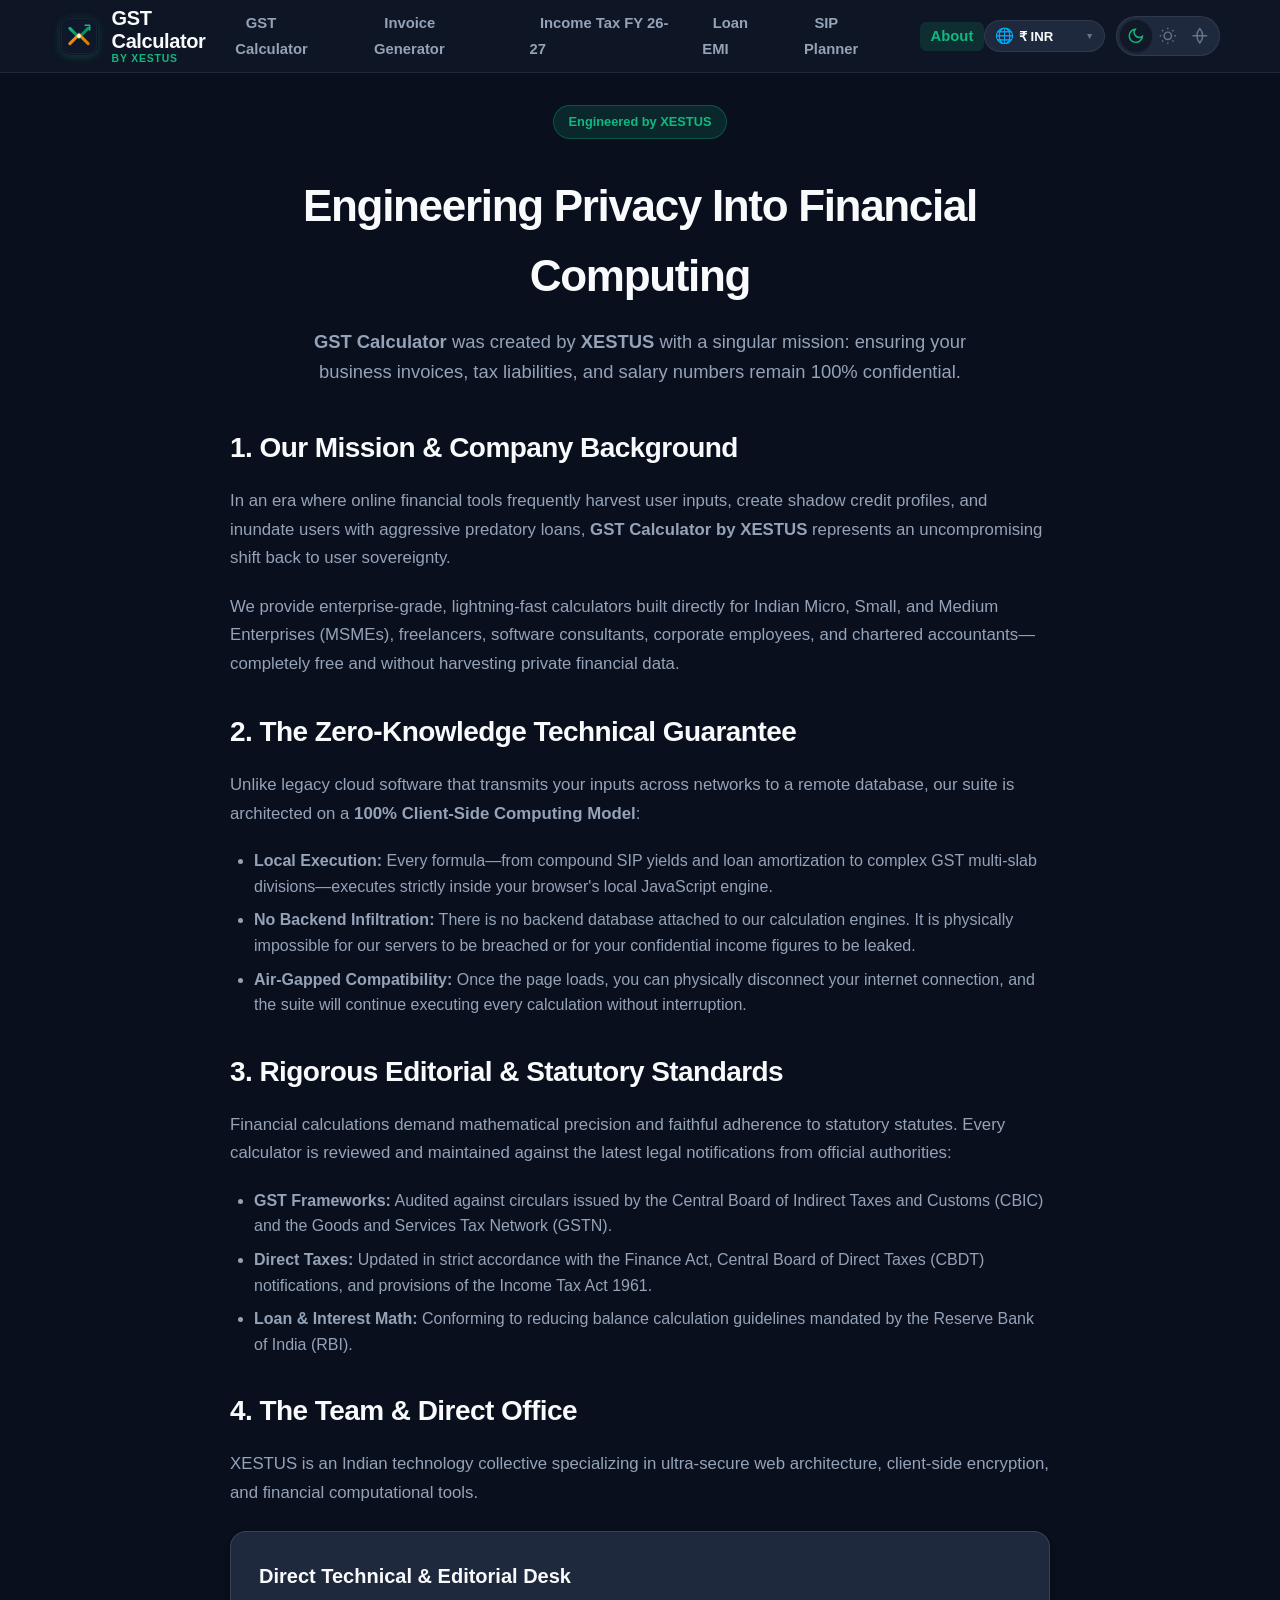
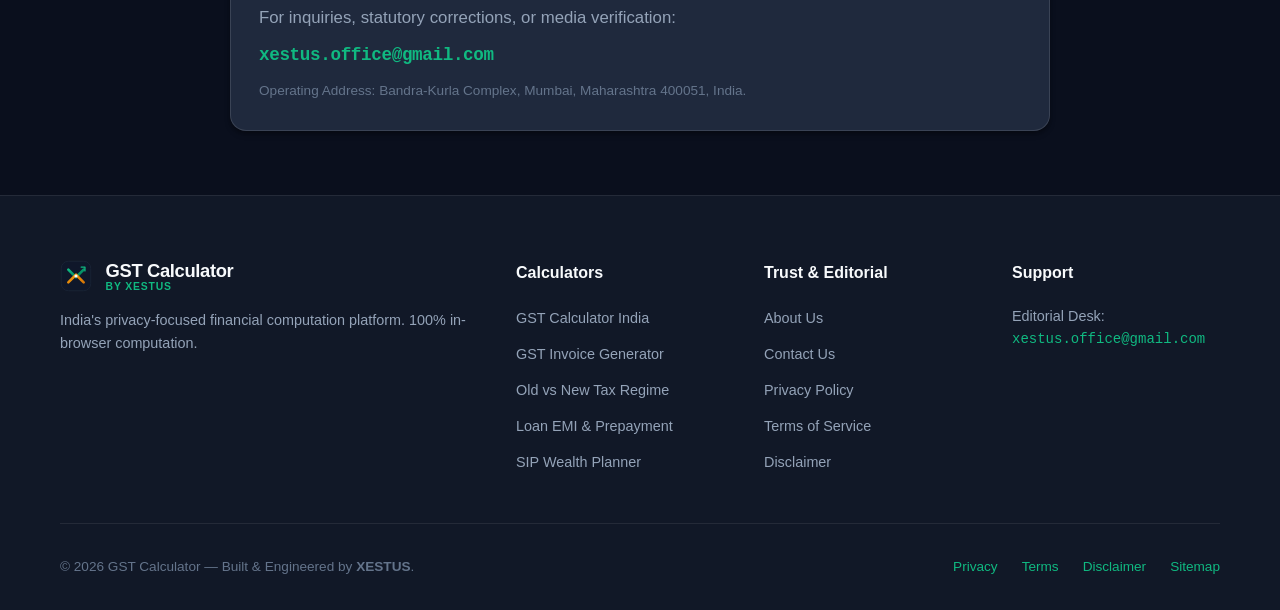
==== commit a28d06a9: "feat: add global multi-currency engine supporting 14+ world currencies and international tax presets" ====
--- a/about.html
+++ b/about.html
@@ -68,6 +68,28 @@
       </nav>
 
       <div class="nav-actions">
+        <!-- Global Currency Switcher -->
+        <div class="currency-select-wrapper" title="Select Global Currency">
+          <span class="currency-select-icon" aria-hidden="true">🌐</span>
+          <select class="currency-select" aria-label="Select Currency">
+            <option value="INR">₹ INR</option>
+            <option value="USD">$ USD</option>
+            <option value="EUR">€ EUR</option>
+            <option value="GBP">£ GBP</option>
+            <option value="AED">AED</option>
+            <option value="CAD">CA$ CAD</option>
+            <option value="AUD">A$ AUD</option>
+            <option value="SGD">S$ SGD</option>
+            <option value="JPY">¥ JPY</option>
+            <option value="SAR">SAR</option>
+            <option value="BDT">৳ BDT</option>
+            <option value="MYR">RM MYR</option>
+            <option value="THB">฿ THB</option>
+            <option value="CHF">CHF</option>
+          </select>
+          <span class="currency-select-arrow" aria-hidden="true">▼</span>
+        </div>
+
         <div class="theme-switcher" role="group" aria-label="Display theme selection">
           <button type="button" class="theme-btn active" data-set-theme="dark" title="Night Mode (Dark)"><svg viewBox="0 0 24 24" fill="none" stroke="currentColor" stroke-width="2"><path d="M21 12.79A9 9 0 1 1 11.21 3 7 7 0 0 0 21 12.79z"/></svg></button>
           <button type="button" class="theme-btn" data-set-theme="light" title="Day Mode (Light)"><svg viewBox="0 0 24 24" fill="none" stroke="currentColor" stroke-width="2"><circle cx="12" cy="12" r="5"/><line x1="12" y1="1" x2="12" y2="3"/><line x1="12" y1="21" x2="12" y2="23"/><line x1="4.22" y1="4.22" x2="5.64" y2="5.64"/><line x1="18.36" y1="18.36" x2="19.78" y2="19.78"/><line x1="1" y1="12" x2="3" y2="12"/><line x1="21" y1="12" x2="23" y2="12"/><line x1="4.22" y1="19.78" x2="5.64" y2="18.36"/><line x1="18.36" y1="5.64" x2="19.78" y2="4.22"/></svg></button>
--- a/css/style.css
+++ b/css/style.css
@@ -325,7 +325,98 @@
 .nav-actions {
   display: flex;
   align-items: center;
-  gap: 0.75rem;
+  gap: 0.65rem;
+}
+
+/* Global Currency Selector */
+.currency-select-wrapper {
+  position: relative;
+  display: inline-flex;
+  align-items: center;
+  background-color: var(--bg-tertiary);
+  border: 1px solid var(--border-color);
+  border-radius: var(--radius-full);
+  padding: 0.2rem 0.65rem;
+  transition: all var(--transition-fast);
+  cursor: pointer;
+}
+
+.currency-select-wrapper:hover {
+  border-color: var(--accent-primary);
+  background-color: var(--bg-secondary);
+  box-shadow: 0 0 10px rgba(16, 185, 129, 0.2);
+}
+
+.currency-select-icon {
+  font-size: 0.95rem;
+  margin-right: 0.3rem;
+  user-select: none;
+  pointer-events: none;
+}
+
+.currency-select {
+  background: transparent !important;
+  border: none !important;
+  box-shadow: none !important;
+  padding: 0.2rem 0.25rem 0.2rem 0 !important;
+  font-size: 0.825rem !important;
+  font-weight: 700 !important;
+  color: var(--text-primary) !important;
+  cursor: pointer;
+  outline: none !important;
+  width: auto !important;
+  appearance: none;
+  -webkit-appearance: none;
+}
+
+.currency-select-arrow {
+  font-size: 0.55rem;
+  color: var(--text-muted);
+  pointer-events: none;
+  margin-left: 0.2rem;
+}
+
+.currency-select option {
+  background-color: var(--bg-secondary);
+  color: var(--text-primary);
+  font-weight: 600;
+  padding: 0.5rem;
+}
+
+/* International Country / Tax Jurisdiction Pills */
+.country-pill-group {
+  display: flex;
+  flex-wrap: wrap;
+  gap: 0.5rem;
+  margin-bottom: 1rem;
+}
+
+.country-pill {
+  display: inline-flex;
+  align-items: center;
+  gap: 0.35rem;
+  padding: 0.4rem 0.75rem;
+  border-radius: var(--radius-full);
+  font-size: 0.8rem;
+  font-weight: 600;
+  background-color: var(--bg-tertiary);
+  color: var(--text-secondary);
+  border: 1px solid var(--border-color);
+  cursor: pointer;
+  transition: all var(--transition-fast);
+}
+
+.country-pill:hover {
+  color: var(--text-primary);
+  border-color: var(--accent-primary);
+  background-color: var(--bg-secondary);
+}
+
+.country-pill.active {
+  background-color: var(--accent-primary);
+  color: #ffffff;
+  border-color: var(--accent-primary);
+  box-shadow: 0 2px 8px rgba(16, 185, 129, 0.35);
 }
 
 .theme-switcher {
